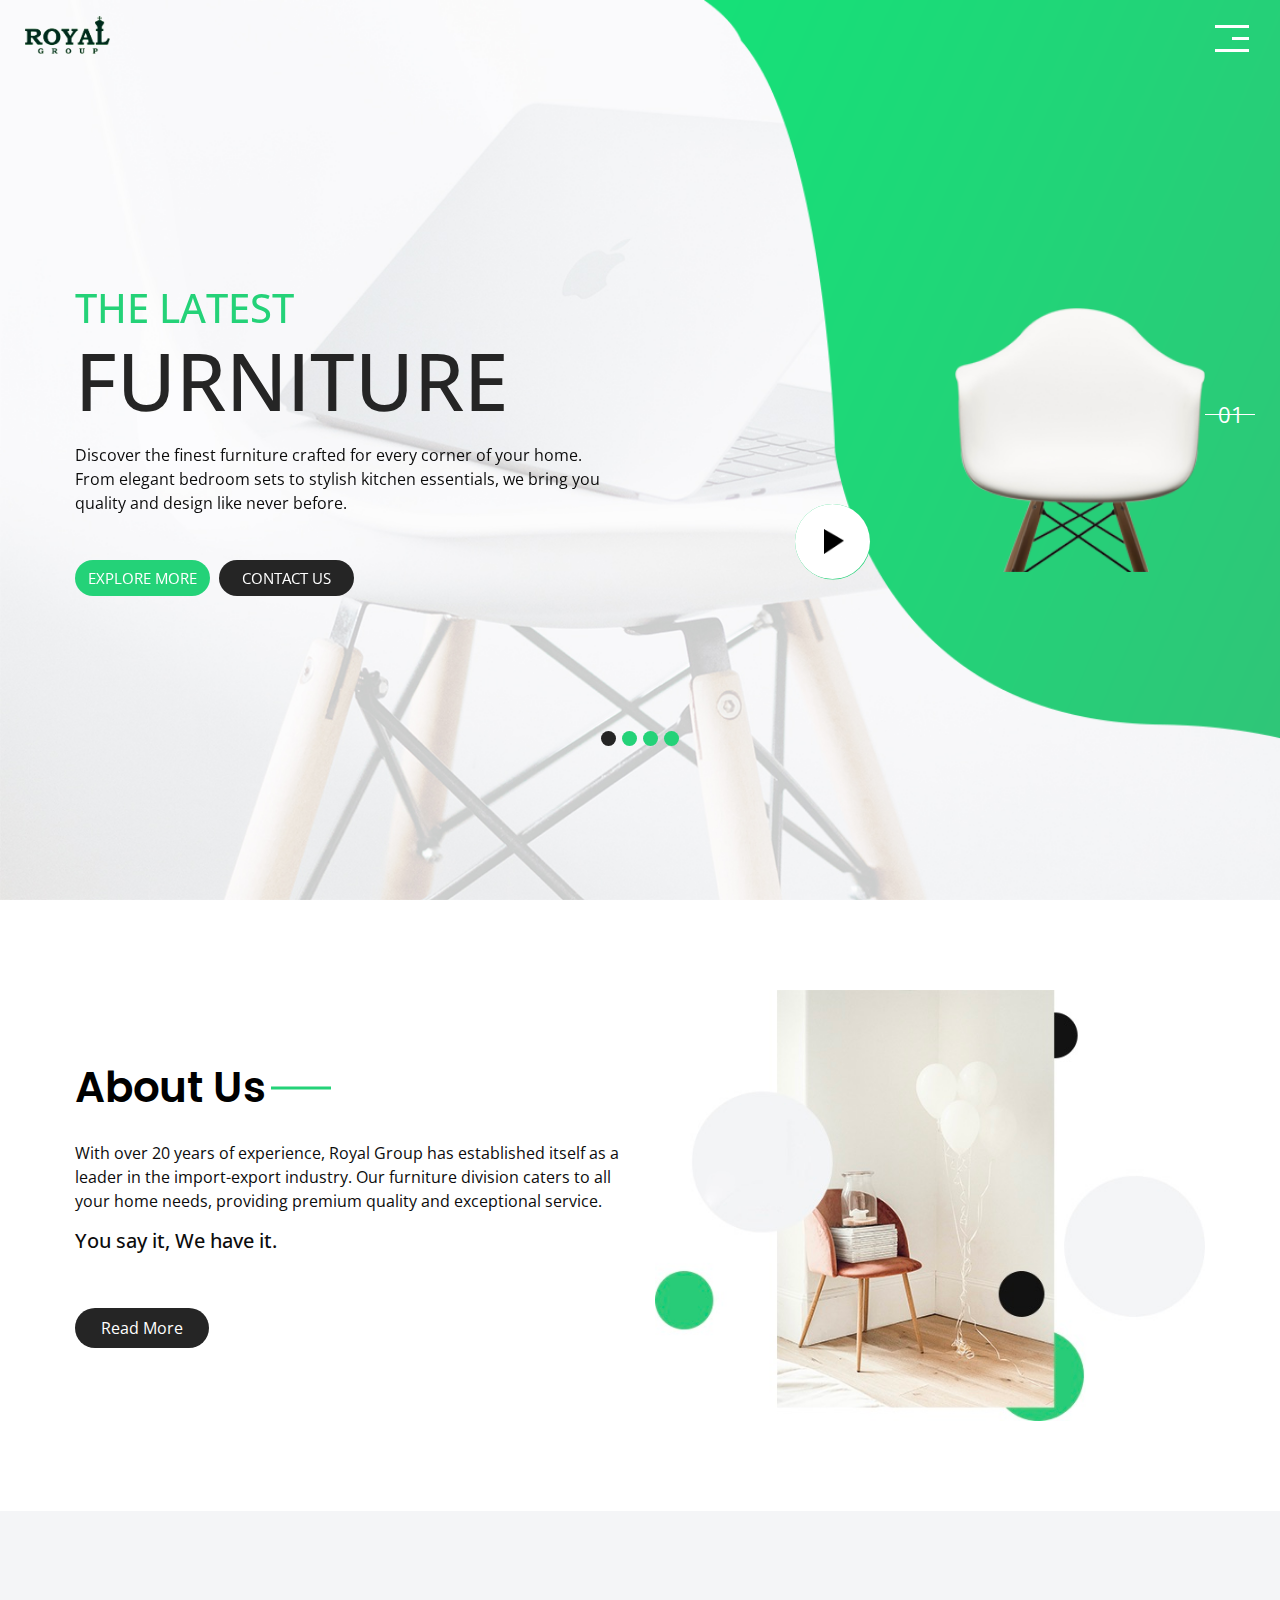
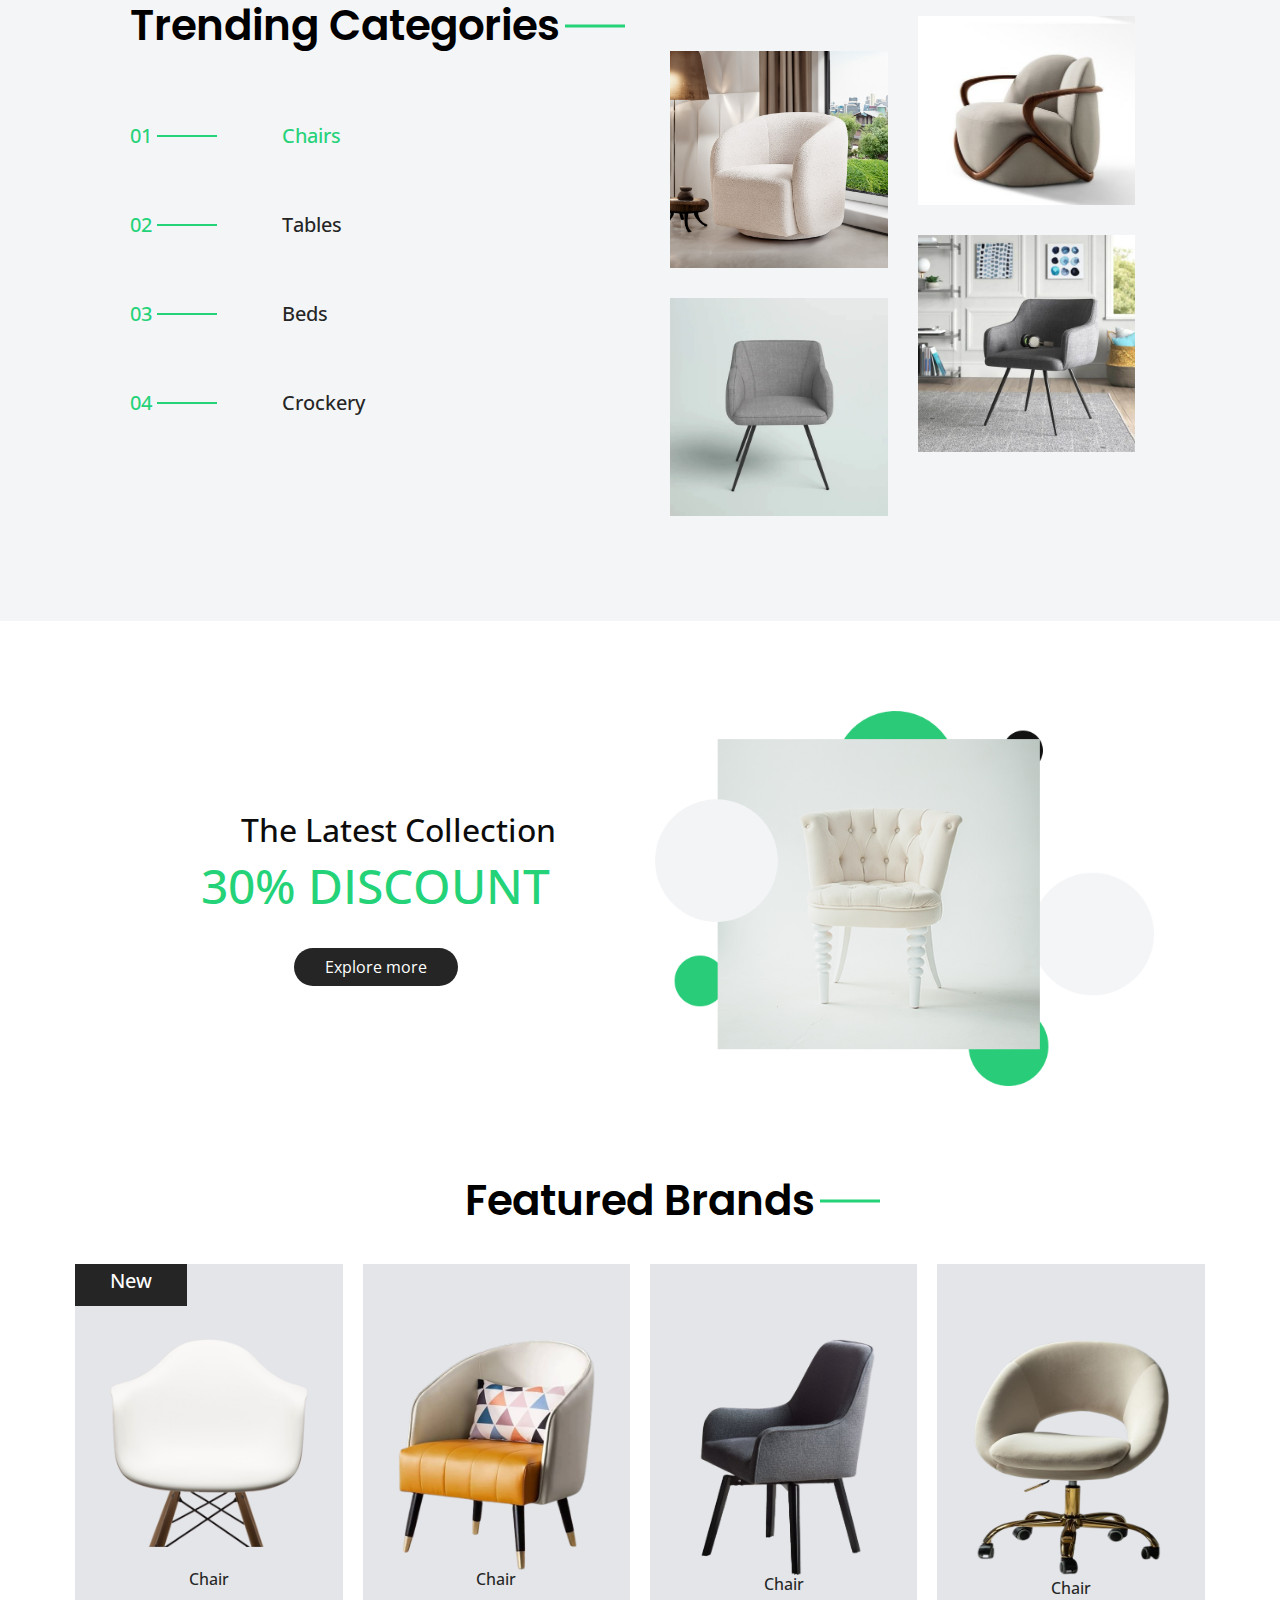
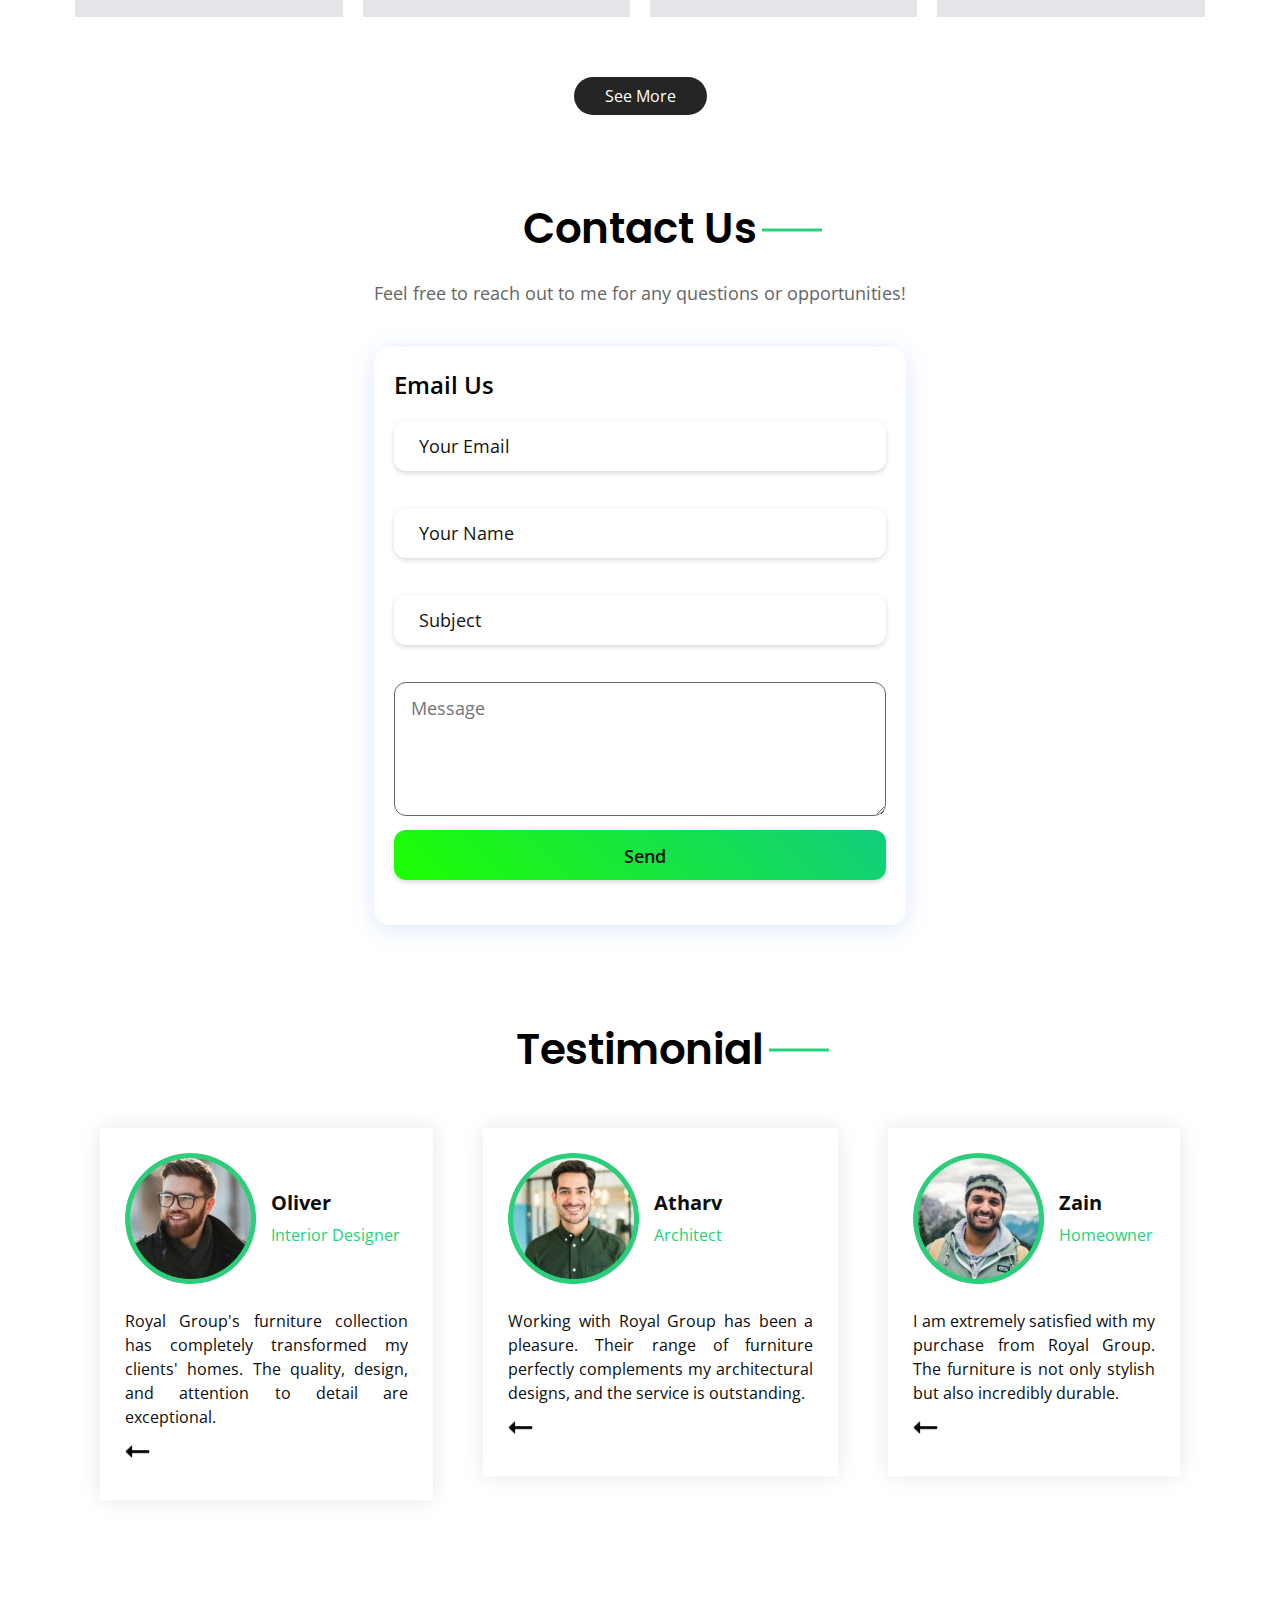
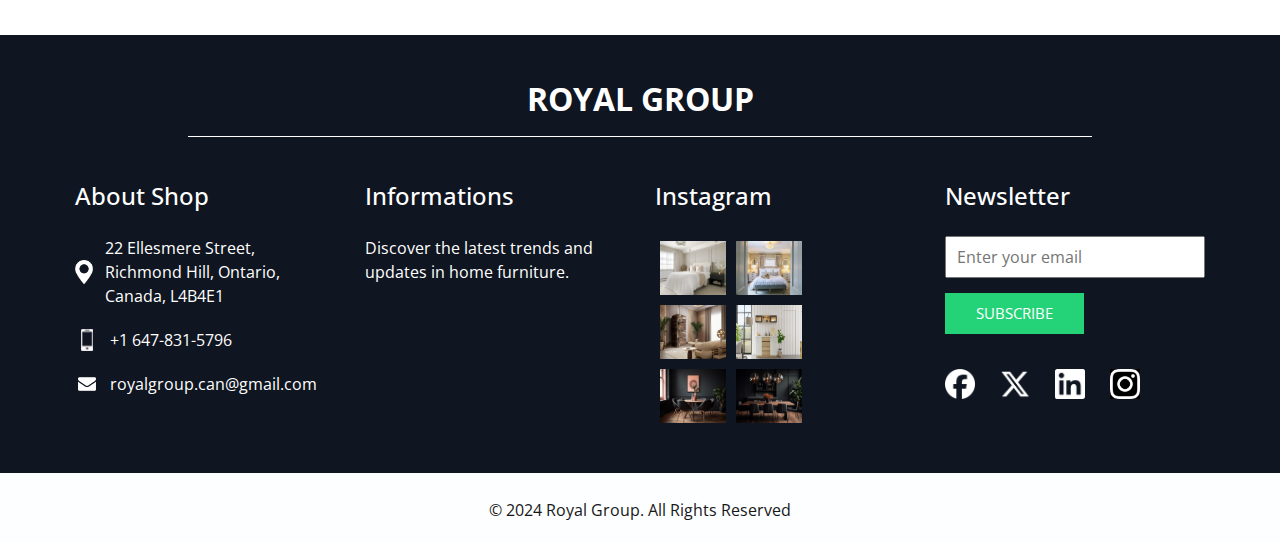
==== index.html @ 01b0cb4f "chair img changes" ====
<!DOCTYPE html>
<html>

<head>
  <!-- Basic -->
  <meta charset="utf-8" />
  <meta http-equiv="X-UA-Compatible" content="IE=edge" />
  <!-- Mobile Metas -->
  <meta name="viewport" content="width=device-width, initial-scale=1, shrink-to-fit=no" />
  <!-- <meta name="viewport" content="width=device-width, initial-scale=1.0"> -->

  <!-- Site Metas -->
  <meta name="keywords" content="" />
  <meta name="description" content="" />
  <meta name="author" content="" />

  <title>Royal Group</title>

  <!-- slider stylesheet -->
  <link rel="stylesheet" type="text/css"
    href="https://cdnjs.cloudflare.com/ajax/libs/OwlCarousel2/2.1.3/assets/owl.carousel.min.css" />

  <!-- bootstrap core css -->
  <link rel="stylesheet" type="text/css" href="css/bootstrap.css" />

  <!-- fonts style -->
  <link href="https://fonts.googleapis.com/css?family=Open+Sans:400,700|Poppins:400,700&display=swap" rel="stylesheet">
  <!-- Custom styles for this template -->
  <link href="css/style.css" rel="stylesheet" />
  <!-- responsive style -->
  <link href="css/responsive.css" rel="stylesheet" />

  <!--  -->
  <!--  -->
  <!--  -->
  <style>
    body, html {
  margin: 0;
  padding: 0;
  width: 100%;
  overflow-x: hidden; /* Prevent horizontal overflow */
}

    .contact_section {
        padding: 20px 0;
    }
    .container {
        display: flex;
        flex-direction: column;
        justify-content: center;
        align-items: center;
        padding: 0 20px;
        box-sizing: border-box;

  flex-wrap: wrap;
    }
    .wrapper {
        display: flex;
        flex-direction: column;
        align-items: center;
        width: 100%;
        max-width: 600px;
        padding-bottom: 80px;
        gap: 12px;
    }
    .heading_container h2 {
        font-size: 42px;
        text-align: center;
        font-weight: 600;
        color: #000;
    }
    .desc {
        font-size: 18px;
        text-align: center;
        max-width: 600px;
        color: #666;
    }
    .contact-form {
        width: 100%;
        display: flex;
        flex-direction: column;
        background-color: #fff;
        padding: 32px;
        border-radius: 16px;
        box-shadow: rgba(23, 92, 230, 0.15) 0px 4px 24px;
        margin-top: 28px;
        gap: 12px;
        box-sizing: border-box;
    }
    .contact-title {
        font-size: 24px;
        margin-bottom: 6px;
        font-weight: 600;
        color: #000;
    }
    .contact-input, .contact-input-message {
        width: 100%;
        background-color: transparent;
        border: 1px solid #666;
        outline: none;
        font-size: 18px;
        color: #000;
        border-radius: 12px;
        padding: 12px 16px;
        box-sizing: border-box;
    }
    .contact-input:focus, .contact-input-message:focus {
        border: 1px solid #175ce6;
    }
    .contact-button {
        width: 100%;
        text-align: center;
        background: linear-gradient(225deg, rgb(17, 205, 126) 0%, rgb(30, 255, 0) 100%);
        padding: 13px 16px;
        margin-top: 2px;
        border-radius: 12px;
        border: none;
        color: #fff;
        font-size: 18px;
        font-weight: 600;
        cursor: pointer;
    }

    /*  */
    /*  */
    /*  */

    .responsive-img {
  width: 100%;
  height: auto;
  max-width: 250px; /* Default width for larger screens */
}

@media only screen and (max-width: 200px) {
  .responsive-img {
    width: 100%;
    height: auto;
    max-width: 200px; /* Adjust width for mobile screens */
  }
}

</style>



  <!--  -->
  <!--  -->
  <!--  -->
  
</head>

<body>
  <div class="hero_area">
    <!-- header section strats -->
    <header class="header_section">
      <div class="container-fluid">
        <nav class="navbar navbar-expand-lg custom_nav-container">
          <a class="navbar-brand" href="index.html">
            <img src="images/logo.png" alt="" />
          </a>
          <button class="navbar-toggler" type="button" data-toggle="collapse" data-target="#navbarSupportedContent"
            aria-controls="navbarSupportedContent" aria-expanded="false" aria-label="Toggle navigation">
            <span class="navbar-toggler-icon"></span>
          </button>

          <div class="collapse navbar-collapse" id="navbarSupportedContent">
            <ul class="navbar-nav  ">
              <li class="nav-item active">
                <a class="nav-link" href="index.html">Home <span class="sr-only">(current)</span></a>
              </li>
              <li class="nav-item">
                <a class="nav-link" href="about.html"> About</a>
              </li>
              <li class="nav-item">
                <a class="nav-link" href="shop.html">Shop </a>
              </li>
              <li class="nav-item">
                <a class="nav-link" href="furniture.html">Furniture</a>
              </li>
              <li class="nav-item">
                <a class="nav-link" href="contact.html">Contact us</a>
              </li>
            </ul>
            <!-- <div class="user_option">
              <a href="">
                <img src="images/user.png" alt="">
                <span>
                  Login
                </span>
              </a>
              <form class="form-inline my-2 my-lg-0 ml-0 ml-lg-4 mb-3 mb-lg-0">
                <button class="btn  my-2 my-sm-0 nav_search-btn" type="submit"></button>
              </form>
            </div> -->
          </div>
          <div>
            <div class="custom_menu-btn ">
              <button>
                <span class=" s-1">

                </span>
                <span class="s-2">

                </span>
                <span class="s-3">

                </span>
              </button>
            </div>
          </div>

        </nav>
      </div>
    </header>
    <!-- end header section -->
    <!-- slider section -->
    <section class="slider_section ">
      <div class="play_btn">
        <a href="">
          <img src="images/play.png" alt="">
        </a>
      </div>
      <div class="number_box">
        <div>
          <ol class="carousel-indicators indicator-2">
            <li data-target="#carouselExampleIndicators" data-slide-to="0" class="active">01</li>
            <li data-target="#carouselExampleIndicators" data-slide-to="1">02</li>
            <li data-target="#carouselExampleIndicators" data-slide-to="2">03</li>
            <li data-target="#carouselExampleIndicators" data-slide-to="3">04</li>
          </ol>
        </div>
      </div>
      <div class="container">
        <div id="carouselExampleIndicators" class="carousel slide" data-ride="carousel">
          <ol class="carousel-indicators">
            <li data-target="#carouselExampleIndicators" data-slide-to="0" class="active"></li>
            <li data-target="#carouselExampleIndicators" data-slide-to="1"></li>
            <li data-target="#carouselExampleIndicators" data-slide-to="2"></li>
            <li data-target="#carouselExampleIndicators" data-slide-to="3"></li>
          </ol>
          <div class="carousel-inner">
            <div class="carousel-item active">
              <div class="row">
                <div class="col-md-6">
                  <div class="detail-box">
                    <h1>
                      The Latest
                      <span>
                        Furniture
                      </span>
                    </h1>
                    <p>
                      Discover the finest furniture crafted for every corner of your home. From elegant bedroom sets to stylish kitchen essentials, we bring you quality and design like never before.
                    </p>
                    <div class="btn-box">
                      <a href="viewMore.html" class="btn-1">
                        Explore More
                      </a>
                      <!-- <a href="#contact" class="btn-2"> -->
                      <a href="contact.html" class="btn-2">
                        Contact us
                      </a>
                    </div>
                  </div>
                </div>
                <div class="col-md-6 img-container">
                  <div class="img-box">
                    <img src="images/slider-img.png" alt="">
                  </div>
                </div>
              </div>
            </div>
            <div class="carousel-item ">
              <div class="row">
                <div class="col-md-6">
                  <div class="detail-box">
                    <h1>
                      The Latest
                      <span>
                        Furniture
                      </span>
                    </h1>
                    <p>
                      Discover the finest furniture crafted for every corner of your home. From elegant bedroom sets to stylish kitchen essentials, we bring you quality and design like never before.
                    </p>
                    <div class="btn-box">
                      <a href="viewMore.html" class="btn-1">
                        Explore More
                      </a>
                      <a href="" class="btn-2">
                        Contact us
                      </a>
                    </div>
                  </div>
                </div>
                <div class="col-md-6 img-container">
                  <div class="img-box">
                    <img style="height: 18rem; width: 15rem;" src="images/product1b.png" alt="">
                  </div>
                </div>
              </div>
            </div>
            <div class="carousel-item ">
              <div class="row">
                <div class="col-md-6">
                  <div class="detail-box">
                    <h1>
                      The Latest
                      <span>
                        Furniture
                      </span>
                    </h1>
                    <p>
                      Discover the finest furniture crafted for every corner of your home. From elegant bedroom sets to stylish kitchen essentials, we bring you quality and design like never before.
                    </p>
                    <div class="btn-box">
                      <a href="viewMore.html" class="btn-1">
                        Explore More
                      </a>
                      <a href="" class="btn-2">
                        Contact us
                      </a>
                    </div>
                  </div>
                </div>
                <div class="col-md-6 img-container">
                  <div class="img-box">
                    <img  src="images/chair0.png" alt="">
                  </div>
                </div>
              </div>
            </div>
            <div class="carousel-item ">
              <div class="row">
                <div class="col-md-6">
                  <div class="detail-box">
                    <h1>
                      The Latest
                      <span>
                        Furniture
                      </span>
                    </h1>
                    <p>
                      Discover the finest furniture crafted for every corner of your home. From elegant bedroom sets to stylish kitchen essentials, we bring you quality and design like never before.
                    </p>
                    <div class="btn-box">
                      <a href="viewMore.html" class="btn-1">
                        Explore More
                      </a>
                      <a href="" class="btn-2">
                        Contact us
                      </a>
                    </div>
                  </div>
                </div>
                <div class="col-md-6 img-container">
                  <div class="img-box">
                    <img style="height: 19rem; width: 15rem;" src="images/product5.png" alt="">
                  </div>
                </div>
              </div>
            </div>
          </div>
        </div>
      </div>
    </section>
    <!-- end slider section -->
  </div>


  <!-- about section -->
  <section class="about_section layout_padding">
    <div class="container">
      <div class="row">
        <div class="col-md-6">
          <div class="detail-box">
            <div class="heading_container">
              <h2>
                About Us
              </h2>

            </div>
            <p>
              With over 20 years of experience, Royal Group has established itself as a leader in the import-export industry. Our furniture division caters to all your home needs, providing premium quality and exceptional service. 
              <h5>You say it, We have it.</h5>
            </p>
            <a href="aboutmore.html">
              Read More
            </a>
          </div>
        </div>
        <div class="col-md-6">
          <div class="img-box">
            <img src="images/about-img.png" alt="">
          </div>
        </div>
      </div>
    </div>
  </section>
  <!-- end about section -->

  <!-- trending section -->
  <section class="trending_section layout_padding">
    <div id="accordion">
      <div class="container">
        <div class="row">
          <div class="col-md-6">
            <div class="detail-box">
              <div class="heading_container">
                <h2>
                  Trending Categories
                </h2>
              </div>
              <div class="tab_container">
                <div class="t-link-box" data-toggle="collapse" data-target="#collapseOne" aria-expanded="true"
                  aria-controls="collapseOne">
                  <div class="number">
                    <h5>
                      01
                    </h5>
                  </div>
                  <hr>
                  <div class="t-name">
                    <h5>
                      Chairs
                    </h5>
                  </div>
                </div>
                <div class="t-link-box collapsed" data-toggle="collapse" data-target="#collapseTwo"
                  aria-expanded="false" aria-controls="collapseTwo">
                  <div class="number">
                    <h5>
                      02
                    </h5>
                  </div>
                  <hr>
                  <div class="t-name">
                    <h5>
                      Tables
                    </h5>
                  </div>
                </div>
                <div class="t-link-box collapsed" data-toggle="collapse" data-target="#collapseThree"
                  aria-expanded="false" aria-controls="collapseThree">
                  <div class="number">
                    <h5>
                      03
                    </h5>
                  </div>
                  <hr>
                  <div class="t-name">
                    <h5>
                      Beds
                    </h5>
                  </div>
                </div>
                <div class="t-link-box collapsed" data-toggle="collapse" data-target="#collapseFour"
                  aria-expanded="false" aria-controls="collapseFour">
                  <div class="number">
                    <h5>
                      04
                    </h5>
                  </div>
                  <hr>
                  <div class="t-name">
                    <h5>
                      Crockery
                    </h5>
                  </div>
                </div>
              </div>
            </div>
          </div>
          <div class="col-md-6">
            <div class="collapse show" id="collapseOne" aria-labelledby="headingOne" data-parent="#accordion">
              <div class="img_container ">
                <div class="box b-1">
                  <div class="img-box">
                    <img class="responsive-img" src="images/c3.jpg" alt="">
                  </div>
                  <div class="img-box">
                    <img class="responsive-img" src="images/c2.jpg" alt="">
                  </div>
                </div>
                <div class="box b-2">
                  <div class="img-box">
                    <img class="responsive-img" src="images/c4.jpg" alt="">
                  </div>
                  <div class="img-box">
                    <img class="responsive-img" src="images/c1.jpg" alt="">
                  </div>
                </div>
              </div>
            </div>
            <div class="collapse" id="collapseTwo" aria-labelledby="headingTwo" data-parent="#accordion">
              <div class="img_container ">
                <div class="box b-1">
                  <div class="img-box">
                    <img class="responsive-img" src="images/table1HD.jpg" alt="">
                  </div>
                  <div class="img-box">
                    <img class="responsive-img" src="images/table4HD.jpg" alt="">
                  </div>
                </div>
                <div class="box b-2">

                  <div class="img-box">
                    <img class="responsive-img" src="images/table2HD.jpg" alt="">
                  </div>
                  <div class="img-box">
                    <img class="responsive-img" src="images/table3HD.jpg" alt="">
                  </div>
                </div>
              </div>
            </div>
            <div class="collapse" id="collapseThree" aria-labelledby="headingThree" data-parent="#accordion">
              <div class="img_container ">
                <div class="box b-1">
                  <div class="img-box">
                    <img class="responsive-img" src="images/bed1HD.jpg" alt="">
                  </div>
                  <div class="img-box">
                    <img class="responsive-img" src="images/bed2HD.jpg" alt="">
                  </div>
                </div>
                <div class="box b-2">
                  <div class="img-box">
                    <img class="responsive-img" src="images/bed3HD.jpg" alt="">
                  </div>
                  <div class="img-box">
                    <img class="responsive-img" src="images/bed4HD.jpg" alt="">
                  </div>
                </div>
              </div>
            </div>
            <div class="collapse" id="collapseFour" aria-labelledby="headingfour" data-parent="#accordion">
              <div class="img_container ">
                <div class="box b-1">
                  <div class="img-box">
                    <img class="responsive-img"  src="images/croc2HD.jpg" alt="">
                  </div>

                  <div class="img-box">
                    <img class="responsive-img"  src="images/croc4HD.jpg" alt="">
                  </div>
                </div>
                <div class="box b-2">
                  <div class="img-box">
                    <img class="responsive-img"  src="images/croc1HD.jpg" alt="">
                  </div>
                  <div class="img-box">
                    <img class="responsive-img" src="images/croc3HD.jpg" alt="">
                  </div>
                </div>
              </div>
            </div>

          </div>
        </div>
      </div>
    </div>

  </section>
  <!-- end trending section -->


  <!-- discount section -->
  <section class="discount_section  layout_padding">
    <div class="container">
      <div class="row">
        <div class="col-md-6">
          <div class="detail-box">
            <h2>
              The Latest Collection
            </h2>
            <h2 class="main_heading">
              30% DISCOUNT
            </h2>

            <div class="">
              <a href="viewMore.html">
                Explore more
              </a>
            </div>
          </div>
        </div>
        <div class="col-md-6">
          <div class="img-box">
            <img src="images/discount-img.png" alt="">
          </div>
        </div>
      </div>
    </div>
  </section>
  <!-- end discount section -->

  <!-- brand section -->
  <section class="brand_section">
    <div class="container">
      <div class="heading_container">
        <h2>
          Featured Brands
        </h2>
      </div>
      <div class="brand_container layout_padding2" style="padding-top: 0px;">
        <div class="box">
          <a href="">
            <div class="new">
              <h5>
                New
              </h5>
            </div>
            <div class="img-box">
              <img style="margin-bottom: 23px;" src="images/slider-img.png" alt="">
            </div>
            <div class="detail-box">
              <!-- <h6 class="price">
                $100
              </h6> -->
              <h6>
                Chair
              </h6>
            </div>
          </a>
        </div>
        <div class="box">
          <a href="">
            <div class="img-box">
              <img src="images/product1.png" alt="">
            </div>
            <div class="detail-box">
              <!-- <h6 class="price">
                $100
              </h6> -->
              <h6>
                Chair
              </h6>
            </div>
          </a>
        </div>
        <div class="box">
          <a href="">
            <div class="img-box">
              <img src="images/chair1.png" alt="">
            </div>
            <div class="detail-box">
              <!-- <h6 class="price">
                $100
              </h6> -->
              <h6>
                Chair
              </h6>
            </div>
          </a>
        </div>
        <div class="box">
          <a href="">
            <div class="img-box">
              <img style="height: 15rem;" src="images/product5.png" alt="">
            </div>
            <div class="detail-box">
              <!-- <h6 class="price">
                $100
              </h6> -->
              <h6>
                Chair
              </h6>
            </div>
          </a>
        </div>
      </div>
      <a href="viewMore.html" class="brand-btn">
        See More
      </a>
    </div>
  </section>
  <!-- end brand section -->
  
  <!-- contact section -->
  <section class="contact_section layout_padding" style="margin-top: 110px;">
    <div class="container" style="height: 35px;" id="contact">
        <div class="heading_container">
            <h2>Contact Us</h2>
        </div>
    </div>
    <div class="container">
        <div class="row">
            <div class="container">
                <div class="wrapper">
                    <div class="desc">Feel free to reach out to me for any questions or opportunities!</div>
                    <form class="contact-form" onsubmit="sendEmail(event)" style="padding: 20px;">
                        <div class="contact-title">Email Us</div>
                        <input class="contact-input" type="email" placeholder="Your Email" name="from_email" required />
                        <input class="contact-input" type="text" placeholder="Your Name" name="from_name" required />
                        <input class="contact-input" type="text" placeholder="Subject" name="subject" required />
                        <textarea class="contact-input-message" placeholder="Message" rows="4" name="message" required></textarea>
                        <input class="contact-button" type="submit" value="Send" />
                    </form>
                </div>
            </div>
        </div>
    </div>
</section>

  <!-- end contact section -->

  <!-- client section -->
<section class="client_section layout_padding-bottom">
    <div class="container">
      <div class="heading_container">
        <h2>
          Testimonial
        </h2>
      </div>
    </div>

    <div class="container">
      <div class="client_container layout_padding2">

        <div class="client_box b-1">
          <div class="client-id">
            <div class="img-box">
              <img src="images/user1.png" alt="" />
            </div>
            <div class="name">
              <h5>
                Oliver
              </h5>
              <p>
                Interior Designer
              </p>
            </div>
          </div>
          <div class="detail">
            <p style="text-align: justify;">
              Royal Group's furniture collection has completely transformed my clients' homes. The quality, design, and attention to detail are exceptional.
            </p>
            <div>
              <div class="arrow_img">
              </div>
            </div>
          </div>
        </div>

        <div class="client_box b-1">
          <div class="client-id">
            <div class="img-box">
              <img src="images/user2.png" alt="" />
            </div>
            <div class="name">
              <h5>
                Atharv
              </h5>
              <p>
                Architect
              </p>
            </div>
          </div>
          <div class="detail">
            <p style="text-align: justify;">
              Working with Royal Group has been a pleasure. Their range of furniture perfectly complements my architectural designs, and the service is outstanding.
            </p>
            <div>
              <div class="arrow_img">
              </div>
            </div>
          </div>
        </div>

        <div class="client_box b-2">
          <div class="client-id">
            <div class="img-box">
              <img src="images/user3.png" alt="" />
            </div>
            <div class="name">
              <h5>
                Zain
              </h5>
              <p>
                Homeowner
              </p>

            </div>
          </div>
          <div class="detail">
            <p style="text-align: justify;">
              I am extremely satisfied with my purchase from Royal Group. The furniture is not only stylish but also incredibly durable.
            </p>
            <div>
              <div class="arrow_img">
              </div>
            </div>
          </div>
        </div>

      </div>
    </div>
  </section>
  <!-- end client section -->

  <!-- info section -->
  <section class="info_section layout_padding2">
    <div class="container">
      <div class="info_logo">
        <h2>
          Royal Group
        </h2>
      </div>
      <div class="row">

        <div class="col-md-3">
          <div class="info_contact">
            <h5>
              About Shop
            </h5>
            <div>
              <div class="img-box">
                <img src="images/location-white.png" width="18px" alt="">
              </div>
              <p>
                <!-- Address -->
                22 Ellesmere Street, Richmond Hill, Ontario, Canada, L4B4E1
              </p>
            </div>
            <div>
              <div class="img-box">
                <img src="images/telephone-white.png" width="12px" alt="">
              </div>
              <p>
                 +1 647-831-5796
              </p>
            </div>
            <div>
              <div class="img-box">
                <img src="images/envelope-white.png" width="18px" alt="">
              </div>
              <p>
                royalgroup.can@gmail.com
              </p>
            </div>
          </div>
        </div>
        <div class="col-md-3">
          <div class="info_info">
            <h5>
              Informations
            </h5>
            <p>
              Discover the latest trends and updates in home furniture.
            </p>
          </div>
        </div>

        <div class="col-md-3">
          <div class="info_insta">
            <h5>
              Instagram
            </h5>
            <div class="insta_container">
              <div>
                <a href="">
                  <div class="insta-box b-1">
                    <img style="width: 66px; height: 54px;" src="images/i1HD.jpg" alt="">
                  </div>
                </a>
                <a href="">
                  <div class="insta-box b-2">
                    <img style="width: 66px; height: 54px;" src="images/i2HD.jpg" alt="">
                  </div>
                </a>
              </div>

              <div>
                <a href="">
                  <div class="insta-box b-3">
                    <img style="width: 66px; height: 54px;" src="images/i3HD.jpg" alt="">
                  </div>
                </a>
                <a href="">
                  <div class="insta-box b-4">
                    <img style="width: 66px; height: 54px;" src="images/i4HD.jpeg" alt="">
                  </div>
                </a>
              </div>
              <div>
                <a href="">
                  <div class="insta-box b-3">
                    <img style="width: 66px; height: 54px;" src="images/i5HD.jpg" alt="">
                  </div>
                </a>
                <a href="">
                  <div class="insta-box b-4">
                    <img style="width: 66px; height: 54px;" src="images/i6HD.jpg" alt="">
                  </div>
                </a>
              </div>
            </div>
          </div>
        </div>
        <div class="col-md-3">
          <div class="info_form ">
            <h5>
              Newsletter
            </h5>
            <form action="">
              <input type="email" placeholder="Enter your email">
              <button>
                Subscribe
              </button>
            </form>
            <div class="social_box">
              <a href="https://www.facebook.com/ROYALGROUPSINCE30">
                <img style="height: 30px; width: 30px;" src="images/facebook.jpg" alt="">
              </a>
              <a href="">
                <img style="height: 30px; width: 30px;" src="images/X.jpg" alt="">
              </a>
              <a href="">
                <img style="height: 30px; width: 30px;" src="images/linkedin.jpg" alt="">
              </a>
              <a href="">
                <img style="height: 30px; width: 30px;" src="images/instagram.jpg" alt="">
              </a>
            </div>
          </div>
        </div>
      </div>
    </div>
  </section>
  <!-- end info_section -->


  <!-- footer section -->
  <section class="container-fluid footer_section ">
    <div class="container">
      <p>
        &copy; 2024 Royal Group. All Rights Reserved
      </p>
    </div>
  </section>
  <!-- end  footer section -->

  <!--  -->
  <!--  -->
  <!--  -->
  <!--  -->
  <script type="text/javascript" src="js/jquery-3.4.1.min.js"></script>
  <script type="text/javascript" src="js/bootstrap.js"></script>
  <script type="text/javascript" src="https://cdnjs.cloudflare.com/ajax/libs/OwlCarousel2/2.2.1/owl.carousel.min.js">
  </script>
  <script type="text/javascript">
    $(".owl-carousel").owlCarousel({
      loop: true,
      margin: 10,
      nav: true,
      navText: [],
      autoplay: true,
      autoplayHoverPause: true,
      responsive: {
        0: {
          items: 1
        },
        420: {
          items: 2
        },
        1000: {
          items: 5
        }
      }

    });
  </script>
  <script>
    var nav = $("#navbarSupportedContent");
    var btn = $(".custom_menu-btn");
    btn.click
    btn.click(function (e) {

      e.preventDefault();
      nav.toggleClass("lg_nav-toggle");
      document.querySelector(".custom_menu-btn").classList.toggle("menu_btn-style")
    });
  </script>
  <script>
    $('.carousel').on('slid.bs.carousel', function () {
      $(".indicator-2 li").removeClass("active");
      indicators = $(".carousel-indicators li.active").data("slide-to");
      a = $(".indicator-2").find("[data-slide-to='" + indicators + "']").addClass("active");
      console.log(indicators);

    })
  </script>
<!--  -->
  <!--  -->
  <!--  -->
<script src="https://cdn.emailjs.com/dist/email.min.js"></script>
<script type="text/javascript">
    (function(){
        emailjs.init("YOUR_USER_ID");
    })();

    function sendEmail(e) {
        e.preventDefault();
        emailjs.sendForm('service_6mkht56', 'template_8bhwtio', e.target, 'MmnsbZLgBlyaBHA0f')
            .then(function() {
                alert('Email sent successfully!');
            }, function(error) {
                console.log('Error sending email:', error);
            });
        e.target.reset();
    }
</script>

</body>
</body>

</html>
---- css/style.css ----
body {
  font-family: 'Open Sans', sans-serif;
  color: #0c0c0c;
  background-color: #ffffff;
}

.layout_padding {
  padding-top: 90px;
  padding-bottom: 90px;
}

.layout_padding2 {
  padding: 45px 0;
}

.layout_padding2-top {
  padding-top: 45px;
  padding-bottom: 45px;
}

.layout_padding2-bottom {
  padding-bottom: 45px;
}

.layout_padding-top {
  padding-top: 90px;
}

.layout_padding-bottom {
  padding-bottom: 90px;
}

.heading_container {
  display: -webkit-box;
  display: -ms-flexbox;
  display: flex;
}

.heading_container h2 {
  color: #252525;
  position: relative;
  font-family: 'Poppins', sans-serif;
}

.heading_container h2::before {
  content: "";
  width: 60px;
  height: 3px;
  position: absolute;
  top: 50%;
  right: -5px;
  background-color: #24d278;
  -webkit-transform: translate(100%, -50%);
          transform: translate(100%, -50%);
}

/*header section*/
.hero_area {
  height: 100vh;
  background-image: url(../images/hero-bg.jpg);
  background-size: cover;
  position: relative;
  background-repeat: no-repeat;
  overflow: hidden;
}

.hero_area::after {
  content: "";
  position: absolute;
  bottom: 0;
  right: 0;
  width: 45%;
  height: 100%;
  background-image: url(../images/hero-side-bg.png);
  background-size: cover;
}

.sub_page .hero_area {
  height: auto;
  background-size: auto;
}

.hero_area.sub_pages {
  height: auto;
}

.header_section {
  overflow-x: hidden;
}

.header_section .container-fluid {
  padding-right: 25px;
  padding-left: 25px;
}

.header_section .nav_container {
  margin: 0 auto;
}

.header_section .user_option {
  display: -webkit-box;
  display: -ms-flexbox;
  display: flex;
  -webkit-box-align: center;
      -ms-flex-align: center;
          align-items: center;
}

.header_section .user_option a {
  display: -webkit-box;
  display: -ms-flexbox;
  display: flex;
  color: #ffffff;
  -webkit-box-align: center;
      -ms-flex-align: center;
          align-items: center;
}

.header_section .user_option a img {
  min-width: 20px;
  height: 20px;
  margin-right: 5px;
}

.custom_nav-container.navbar-expand-lg .navbar-nav .nav-item .nav-link {
  padding: 10px 15px;
  color: #060606;
  text-align: center;
  text-transform: uppercase;
}

.custom_nav-container.navbar-expand-lg .navbar-nav .nav-item.active .nav-link, .custom_nav-container.navbar-expand-lg .navbar-nav .nav-item:hover .nav-link {
  color: #24d278;
}

a,
a:hover,
a:focus {
  text-decoration: none;
}

a:hover,
a:focus {
  color: initial;
}

.btn,
.btn:focus {
  outline: none !important;
  -webkit-box-shadow: none;
          box-shadow: none;
}

.custom_nav-container .nav_search-btn {
  background-image: url(../images/search-icon.png);
  background-size: 17px;
  background-repeat: no-repeat;
  background-position-y: 7px;
  width: 35px;
  height: 35px;
  padding: 0;
  border: none;
}

.custom_nav-container form {
  padding-top: 7px;
}

.navbar-brand {
  margin-right: 5%;
  display: -webkit-box;
  display: -ms-flexbox;
  display: flex;
  -webkit-box-align: center;
      -ms-flex-align: center;
          align-items: center;
}

.navbar-brand img {
  width: 85px;
}

.custom_nav-container {
  z-index: 99999;
  padding: 0;
  height: 70px;
}

.custom_nav-container .navbar-toggler {
  outline: none;
}

.custom_nav-container .navbar-toggler .navbar-toggler-icon {
  background-image: url(../images/menu.png);
  background-size: 50px;
  width: 30px;
  height: 30px;
}

.lg_toggl-btn {
  background-color: transparent;
  border: none;
  outline: none;
  width: 56px;
  height: 40px;
  cursor: pointer;
}

.lg_toggl-btn:focus {
  outline: none;
}

.login_btn-container {
  padding-top: 30px;
}

.login_btn-container a {
  color: #24d278;
  text-transform: uppercase;
}

/*end header section*/
/* slider section */
.slider_section {
  height: calc(90% - 70px);
  display: -webkit-box;
  display: -ms-flexbox;
  display: flex;
  -webkit-box-align: center;
      -ms-flex-align: center;
          align-items: center;
}

.slider_section .container {
  position: relative;
  z-index: 2;
}

.slider_section .number_box {
  width: 50px;
  position: absolute;
  right: 25px;
  top: 46%;
  display: -webkit-box;
  display: -ms-flexbox;
  display: flex;
  -webkit-box-orient: vertical;
  -webkit-box-direction: normal;
      -ms-flex-direction: column;
          flex-direction: column;
  -webkit-box-align: center;
      -ms-flex-align: center;
          align-items: center;
  color: #ffffff;
  -webkit-transform: translateY(-50%);
          transform: translateY(-50%);
  z-index: 2;
  font-size: 22px;
}

.slider_section .number_box::before {
  content: "";
  width: 50px;
  height: 1px;
  background-color: #ffffff;
  position: absolute;
  top: 50%;
  left: 50%;
  -webkit-transform: translate(-50%, -50%);
          transform: translate(-50%, -50%);
}

.slider_section .row {
  -webkit-box-align: center;
      -ms-flex-align: center;
          align-items: center;
}

.slider_section .detail-box h1 {
  color: #24d278;
  text-transform: uppercase;
}

.slider_section .detail-box h1 span {
  font-size: 5rem;
  color: #252525;
}

.slider_section .detail-box p {
  margin-top: 15px;
}

.slider_section .detail-box .btn-box {
  margin-top: 45px;
}

.slider_section .detail-box .btn-box a {
  text-transform: uppercase;
  text-align: center;
  width: 135px;
  font-size: 15px;
}

.slider_section .detail-box .btn-box .btn-1 {
  display: inline-block;
  padding: 6px 0;
  background-color: #24d278;
  color: #ffffff;
  -webkit-transition: all 0.3s;
  transition: all 0.3s;
  border: 1px solid transparent;
  border-radius: 20px;
  margin-right: 5px;
}

.slider_section .detail-box .btn-box .btn-1:hover {
  background-color: transparent;
  border-color: #24d278;
  color: #24d278;
}

.slider_section .detail-box .btn-box .btn-2 {
  display: inline-block;
  padding: 6px 0;
  background-color: #252525;
  color: #ffffff;
  -webkit-transition: all 0.3s;
  transition: all 0.3s;
  border: 1px solid transparent;
  border-radius: 20px;
}

.slider_section .detail-box .btn-box .btn-2:hover {
  background-color: transparent;
  border-color: #252525;
  color: #252525;
}

.slider_section .img-container {
  position: relative;
  display: -webkit-box;
  display: -ms-flexbox;
  display: flex;
  -webkit-box-pack: end;
      -ms-flex-pack: end;
          justify-content: flex-end;
}

.slider_section .img-container .img-box {
  width: 250px;
}

.slider_section .img-container .img-box img {
  width: 100%;
}

.slider_section .play_btn {
  background-color: #24d278;
  display: -webkit-box;
  display: -ms-flexbox;
  display: flex;
  -webkit-box-align: center;
      -ms-flex-align: center;
          align-items: center;
  -webkit-box-pack: center;
      -ms-flex-pack: center;
          justify-content: center;
  border-radius: 100%;
  width: 75px;
  height: 75px;
  position: absolute;
  z-index: 3;
  top: 56%;
  right: 32%;
}

.slider_section .play_btn a {
  background-color: #ffffff;
  display: -webkit-box;
  display: -ms-flexbox;
  display: flex;
  -webkit-box-align: center;
      -ms-flex-align: center;
          align-items: center;
  -webkit-box-pack: center;
      -ms-flex-pack: center;
          justify-content: center;
  border-radius: 100%;
  width: 75px;
  height: 75px;
  position: relative;
  z-index: 5;
}

.slider_section .play_btn img {
  width: 20px;
  margin-left: 3px;
}

.slider_section .play_btn::before {
  content: "";
  width: 100%;
  height: 100%;
  position: absolute;
  top: 50%;
  left: 50%;
  background-color: #24d278;
  opacity: 1;
  border-radius: 100%;
  -webkit-transform: translate(-50%, -50%);
          transform: translate(-50%, -50%);
}

.slider_section .play_btn::before {
  z-index: 2;
  -webkit-animation: before-animation 1500ms infinite;
          animation: before-animation 1500ms infinite;
}

@-webkit-keyframes before-animation {
  0% {
    -webkit-transform: translateX(-50%) translateY(-50%) translateZ(0) scale(1);
            transform: translateX(-50%) translateY(-50%) translateZ(0) scale(1);
    opacity: 1;
  }
  100% {
    -webkit-transform: translateX(-50%) translateY(-50%) translateZ(0) scale(1.5);
            transform: translateX(-50%) translateY(-50%) translateZ(0) scale(1.5);
    opacity: 1;
  }
}

@keyframes before-animation {
  0% {
    -webkit-transform: translateX(-50%) translateY(-50%) translateZ(0) scale(1);
            transform: translateX(-50%) translateY(-50%) translateZ(0) scale(1);
    opacity: 1;
  }
  100% {
    -webkit-transform: translateX(-50%) translateY(-50%) translateZ(0) scale(1.5);
            transform: translateX(-50%) translateY(-50%) translateZ(0) scale(1.5);
    opacity: 1;
  }
}

.slider_section .carousel-indicators {
  margin: 0;
  -webkit-box-align: center;
      -ms-flex-align: center;
          align-items: center;
  -webkit-box-pack: center;
      -ms-flex-pack: center;
          justify-content: center;
  bottom: -150px;
}

.slider_section .carousel-indicators li {
  width: 15px;
  height: 15px;
  border-radius: 100%;
  background-color: #24d278;
  opacity: 1;
  border: none;
  background-clip: unset;
}

.slider_section .carousel-indicators li.active {
  background-color: #252525;
}

.slider_section ol.carousel-indicators.indicator-2 {
  position: unset;
}

.slider_section ol.carousel-indicators.indicator-2 li {
  width: 25px;
  height: 25px;
  text-indent: 0px;
  text-align: center;
  line-height: 25px;
  color: #ffffff;
  margin: 0;
  background-color: transparent;
  opacity: 1;
  border: none;
  display: none;
}

.slider_section ol.carousel-indicators.indicator-2 li.active {
  display: block;
}

.about_section .row {
  -webkit-box-align: center;
      -ms-flex-align: center;
          align-items: center;
}

.about_section .detail-box p {
  margin-top: 20px;
}

.about_section .detail-box a {
  display: inline-block;
  padding: 7px 25px;
  background-color: #252525;
  color: #ffffff;
  -webkit-transition: all 0.3s;
  transition: all 0.3s;
  border: 1px solid transparent;
  border-radius: 20px;
  margin-top: 35px;
}

.about_section .detail-box a:hover {
  background-color: transparent;
  border-color: #252525;
  color: #252525;
}

.about_section .img-box img {
  width: 100%;
}

.trending_section {
  background-color: #f4f5f7;
}

.trending_section .tab_container .t-link-box {
  margin: 65px 0;
  color: #24d278;
  display: -webkit-box;
  display: -ms-flexbox;
  display: flex;
  -webkit-box-align: center;
      -ms-flex-align: center;
          align-items: center;
  -webkit-box-pack: start;
      -ms-flex-pack: start;
          justify-content: flex-start;
}

.trending_section .tab_container .t-link-box h5 {
  margin: 0;
}

.trending_section .tab_container .t-link-box hr {
  background-color: #24d278;
  width: 60px;
  height: 1.5px;
  border: none;
  margin: 0 65px 0 5px;
}

.trending_section .tab_container .t-link-box .t-name {
  color: #252525;
}

.trending_section .tab_container .t-link-box:hover {
  cursor: pointer;
}

.trending_section .tab_container .t-link-box[aria-expanded="true"] .t-name {
  color: #24d278;
}

.trending_section .img_container {
  display: -webkit-box;
  display: -ms-flexbox;
  display: flex;
}

.trending_section .img_container .box {
  display: -webkit-box;
  display: -ms-flexbox;
  display: flex;
  -webkit-box-orient: vertical;
  -webkit-box-direction: normal;
      -ms-flex-direction: column;
          flex-direction: column;
}

.trending_section .img_container .box .img-box {
  margin: 15px;
}

.trending_section .img_container .box .img-box img {
  width: 100%;
}

.trending_section .img_container .box.b-1 {
  padding-top: 35px;
}

.discount_section .row {
  -webkit-box-align: center;
      -ms-flex-align: center;
          align-items: center;
}

.discount_section .detail-box {
  display: -webkit-box;
  display: -ms-flexbox;
  display: flex;
  -webkit-box-orient: vertical;
  -webkit-box-direction: normal;
      -ms-flex-direction: column;
          flex-direction: column;
  -webkit-box-align: center;
      -ms-flex-align: center;
          align-items: center;
}

.discount_section .detail-box h2 {
  padding-left: 45px;
}

.discount_section .detail-box h2.main_heading {
  font-size: 3rem;
  padding: 0;
  color: #24d278;
  text-transform: uppercase;
}

.discount_section .detail-box a {
  display: inline-block;
  padding: 6px 30px;
  background-color: #252525;
  color: #ffffff;
  -webkit-transition: all 0.3s;
  transition: all 0.3s;
  border: 1px solid transparent;
  border-radius: 20px;
  margin-top: 25px;
}

.discount_section .detail-box a:hover {
  background-color: transparent;
  border-color: #252525;
  color: #252525;
}

.discount_section .img-box img {
  width: 100%;
}

.brand_section .brand_container {
  display: -webkit-box;
  display: -ms-flexbox;
  display: flex;
  -webkit-box-pack: center;
      -ms-flex-pack: center;
          justify-content: center;
  -ms-flex-wrap: wrap;
      flex-wrap: wrap;
  margin: 0 -10px;
}

.brand_section .brand_container .box {
  position: relative;
  text-align: center;
  background-color: #e4e5e9;
  padding: 75px 35px 10px 35px;
  margin: 30px 10px 0 10px;
  min-width: 225px;
  -webkit-box-flex: 0;
      -ms-flex: 0 0 23.24670%;
          flex: 0 0 23.24670%;
}

.brand_section .brand_container .box h6 {
  color: #252525;
}

.brand_section .brand_container .box h6.price {
  color: #24d278;
}

.brand_section .brand_container .box .new {
  position: absolute;
  top: 0;
  left: 0;
  padding: 5px 35px;
  background-color: #252525;
  color: #ffffff;
}

.brand_section .brand_container .box .new h6 {
  margin: 0;
}

.brand_section .brand_container .box .img-box img {
  width: 100%;
}

.brand_section .brand_container .box:hover {
  background-color: #24d278;
}

.brand_section .brand_container .box:hover h6.price {
  color: #252525;
}

.brand_section .brand-btn {
  display: inline-block;
  padding: 6px 30px;
  background-color: #252525;
  color: #ffffff;
  -webkit-transition: all 0.3s;
  transition: all 0.3s;
  border: 1px solid transparent;
  border-radius: 20px;
  margin-top: 15px;
}

.brand_section .brand-btn:hover {
  background-color: transparent;
  border-color: #252525;
  color: #252525;
}

.contact_section {
  position: relative;
}

.contact_section .design-box {
  position: absolute;
  bottom: 50%;
  -webkit-transform: translateY(50%);
          transform: translateY(50%);
  right: 0;
  width: 75px;
}

.contact_section .design-box img {
  width: 100%;
}

.contact_section h2 {
  margin-bottom: 65px;
}

.contact_section form {
  padding-right: 35px;
}

.contact_section input {
  width: 100%;
  border: none;
  height: 50px;
  margin-bottom: 25px;
  padding-left: 25px;
  background-color: transparent;
  outline: none;
  color: #101010;
  -webkit-box-shadow: 0px 2px 5px 0px rgba(0, 0, 0, 0.16);
  box-shadow: 0px 2px 5px 0px rgba(0, 0, 0, 0.16);
}

.contact_section input::-webkit-input-placeholder {
  color: #131313;
}

.contact_section input:-ms-input-placeholder {
  color: #131313;
}

.contact_section input::-ms-input-placeholder {
  color: #131313;
}

.contact_section input::placeholder {
  color: #131313;
}

.contact_section input.message-box {
  height: 120px;
}

.contact_section button {
  display: inline-block;
  padding: 12px 45px;
  background-color: #24d278;
  color: #ffffff;
  -webkit-transition: all 0.3s;
  transition: all 0.3s;
  border: 1px solid transparent;
  border-radius: 30px;
  border-radius: 30px;
  color: #fff;
  margin-top: 35px;
}

.contact_section button:hover {
  background-color: transparent;
  border-color: #24d278;
  color: #24d278;
}

.contact_section .map_container {
  height: 100%;
  padding-bottom: 110px;
}

.contact_section .map_container .map-responsive {
  height: 100%;
}

.client_section .custom_heading-container {
  -webkit-box-pack: center;
      -ms-flex-pack: center;
          justify-content: center;
}

.client_section .client_container {
  display: -webkit-box;
  display: -ms-flexbox;
  display: flex;
  -webkit-box-align: start;
      -ms-flex-align: start;
          align-items: flex-start;
}

.client_section .client_box {
  margin-left: 25px;
  margin-right: 25px;
  padding: 25px;
  -webkit-box-shadow: 0px 0px 20px 0 rgba(0, 0, 0, 0.1);
          box-shadow: 0px 0px 20px 0 rgba(0, 0, 0, 0.1);
}

.client_section .client_box .client-id {
  display: -webkit-box;
  display: -ms-flexbox;
  display: flex;
  -webkit-box-align: center;
      -ms-flex-align: center;
          align-items: center;
}

.client_section .client_box .client-id .img-box img {
  width: 100%;
}

.client_section .client_box .client-id .name {
  margin-left: 15px;
}

.client_section .client_box .client-id .name h5 {
  font-weight: bold;
}

.client_section .client_box .client-id .name p {
  color: #24d278;
  margin: 0;
}

.client_section .client_box .detail {
  margin-top: 25px;
}

.client_section .client_box:hover {
  background-color: #f3f3f3;
  -webkit-box-shadow: none;
          box-shadow: none;
}

.client_section .client_box:hover .arrow_img {
  background-image: url(../images/arrow-green.png);
}

.client_section .client_box .arrow_img {
  width: 50px;
  height: 30px;
  background-image: url(../images/arrow.png);
  background-size: 25px;
  background-repeat: no-repeat;
}

.info_section {
  background-color: #0f1521;
  color: #ffffff;
}

.info_section .info_logo {
  width: 80%;
  margin: 0 auto 45px auto;
  padding-bottom: 10px;
  text-align: center;
  border-bottom: 1px solid #ffffff;
}

.info_section .info_logo h2 {
  text-transform: uppercase;
  font-weight: bold;
}

.info_section h5 {
  margin-bottom: 25px;
  font-size: 24px;
}

.info_section .info_insta .insta_container > div {
  display: -webkit-box;
  display: -ms-flexbox;
  display: flex;
}

.info_section .info_insta .insta_container img {
  width: 100%;
}

.info_section .info_insta .insta_container .insta-box {
  margin: 5px;
  display: -webkit-box;
  display: -ms-flexbox;
  display: flex;
  -webkit-box-align: stretch;
      -ms-flex-align: stretch;
          align-items: stretch;
}

.info_section .info_contact .img-box {
  width: 35px;
  display: -webkit-box;
  display: -ms-flexbox;
  display: flex;
  -webkit-box-pack: center;
      -ms-flex-pack: center;
          justify-content: center;
}

.info_section .info_contact p {
  margin: 0;
}

.info_section .info_contact > div {
  display: -webkit-box;
  display: -ms-flexbox;
  display: flex;
  -webkit-box-align: center;
      -ms-flex-align: center;
          align-items: center;
  margin: 20px 0;
}

.info_section .info_contact > div img {
  height: auto;
  margin-right: 12px;
}

.info_section .info_form form input {
  outline: none;
  width: 100%;
  padding: 7px 10px;
}

.info_section .info_form form button {
  display: inline-block;
  padding: 8px 30px;
  background-color: #24d278;
  color: #ffffff;
  -webkit-transition: all 0.3s;
  transition: all 0.3s;
  border: 1px solid transparent;
  border-radius: 0;
  margin-top: 15px;
  text-transform: uppercase;
  font-size: 15px;
}

.info_section .info_form form button:hover {
  background-color: transparent;
  border-color: #24d278;
  color: #24d278;
}

.info_section .info_form .social_box {
  margin-top: 35px;
  width: 100%;
  display: -webkit-box;
  display: -ms-flexbox;
  display: flex;
}

.info_section .info_form .social_box a {
  margin-right: 25px;
}

/* footer section*/
.footer_section {
  display: -webkit-box;
  display: -ms-flexbox;
  display: flex;
  -webkit-box-orient: vertical;
  -webkit-box-direction: normal;
      -ms-flex-direction: column;
          flex-direction: column;
  -webkit-box-pack: center;
      -ms-flex-pack: center;
          justify-content: center;
  background-color: #fdfeff;
}

.footer_section p {
  color: #171717;
  margin: 0;
  padding: 25px 0 20px 0;
  margin: 0 auto;
  text-align: center;
}

.footer_section a {
  color: #171717;
}

/* end footer section*/
#navbarSupportedContent {
  -webkit-transform: translateX(100vw);
          transform: translateX(100vw);
  opacity: 0;
  -webkit-transition: all 0.3s ease-in;
  transition: all 0.3s ease-in;
  -webkit-box-pack: justify;
      -ms-flex-pack: justify;
          justify-content: space-between;
  -webkit-box-align: center;
      -ms-flex-align: center;
          align-items: center;
}

#navbarSupportedContent.lg_nav-toggle {
  -webkit-transform: translateX(0);
          transform: translateX(0);
  opacity: 1;
}

.custom_menu-btn button {
  margin-top: 12px;
  outline: none;
  border: none;
  background-color: transparent;
}

.custom_menu-btn button span {
  display: block;
  width: 34px;
  height: 3.5px;
  background-color: #fff;
  margin: 8.5px 0;
  -webkit-transition: all 0.3s;
  transition: all 0.3s;
}

.custom_menu-btn .s-2 {
  -webkit-transition: all 0.1s;
  transition: all 0.1s;
  width: 17px;
  margin-left: auto;
}

.menu_btn-style button .s-1 {
  -webkit-transform: rotate(45deg) translate(7px, 10px);
          transform: rotate(45deg) translate(7px, 10px);
}

.menu_btn-style button .s-2 {
  -webkit-transform: translateX(100px);
          transform: translateX(100px);
}

.menu_btn-style button .s-3 {
  -webkit-transform: rotate(-45deg) translate(7px, -10px);
          transform: rotate(-45deg) translate(7px, -10px);
}
/*# sourceMappingURL=style.css.map */
---- css/responsive.css ----
@media (max-width: 1120px) {
  .slider_section .detail-box .btn-box a {
    margin-bottom: 10px;
  }

  .slider_section .play_btn {
    right: 25%;
  }
}

@media (max-width: 992px) {
  #navbarSupportedContent {
    opacity: 1;
    transform: none;
  }

  .sub_page .hero_area::after {
    display: none;
  }

  .navbar-toggler {
    padding: 0.25rem 0;
  }

  .slider_section .play_btn {
    top: 20%;
    right: 30%;
  }

  .header_section .user_option {
    display: none;
  }

  .custom_menu-btn {
    display: none;
  }

  .navbar-nav {
    align-items: center;
  }

  .custom_nav-container .navbar-toggler {
    margin-left: auto;
  }

  .custom_nav-container {
    padding: 15px 0;
    height: auto;
  }

  .brand_section {
    text-align: center;
  }
}

@media (max-width: 768px) {
  .hero_area {
    height: auto;
  }

  .hero_area::after {
    background-image: none;
    background-color: #1fd778;
    width: 100%;
    height: 450px;
  }

  .slider_section {
    text-align: center;
  }

  .slider_section .detail-box {
    margin-bottom: 45px;
  }

  .slider_section .img-container {
    justify-content: center;
  }

  .slider_section .play_btn {
    top: initial;
    bottom: 450px;
    right: 50%;
    transform: translate(50%, 50%);
  }

  .hero_area {
    background: none;
  }

  .slider_section {
    padding-top: 35px;
  }

  .slider_section .detail-box h1 span {
    font-size: 4rem;
  }

  .slider_section .img-box {
    margin: 40px 0;
  }

  .slider_section .img-box {
    margin-top: 125px;
    margin-bottom: 90px;
  }

  .slider_section .carousel-indicators {
    bottom: 25px;
  }

  .slider_section .carousel-indicators li {
    background-color: #fefefe;
  }

  .slider_section .number_box {
    display: none;
  }

  .about_section .detail-box {
    margin-bottom: 45px;
  }

  .discount_section .detail-box {
    margin-bottom: 45px;
  }

  .discount_section .detail-box {
    text-align: center;
  }



  .discount_section .detail-box h2 {
    padding: 0;
  }

  .client_section .client_container {
    flex-direction: column;
  }

  .client_section .client_box.b-1 {
    margin-bottom: 45px;
  }

  .info_section .col-md-3 {
    display: flex;
    flex-direction: column;
    align-items: center;
    text-align: center;
    margin: 15px 0;
  }

  .info_section .box {
    justify-content: center;
  }

  .info_section .box {

    justify-content: center;
    display: flex;
    flex-direction: column;
    align-items: center;
  }

  .contact_section form {
    padding: 0;
    margin-bottom: 45px;
  }

  .info_section .info_form .social_box {
    justify-content: center;
  }

  .info_section .info_form .social_box a {
    margin: 0 10px;
  }

  .contact_section .map_container {
    padding: 0;
  }

  /*  */
  /*  */
  /*  */
  
}

@media (max-width: 576px) {
  .slider_section .detail-box h1 {
    font-size: 2.5rem;
  }

  .slider_section .detail-box h1 span {
    font-size: 3.5rem;
  }

  .slider_section .play_btn,
  .slider_section .play_btn a {
    width: 55px;
    height: 55px;
  }



  .slider_section .play_btn img {
    width: 15px;
  }
}

@media (max-width: 480px) {}

@media (max-width: 420px) {
  .slider_section .detail-box h1 {
    font-size: 2rem;
  }

  .slider_section .detail-box h1 span {
    font-size: 3rem;
  }
}

@media (max-width: 360px) {}

@media (min-width: 1200px) {
  .container {
    max-width: 1170px;
  }
}
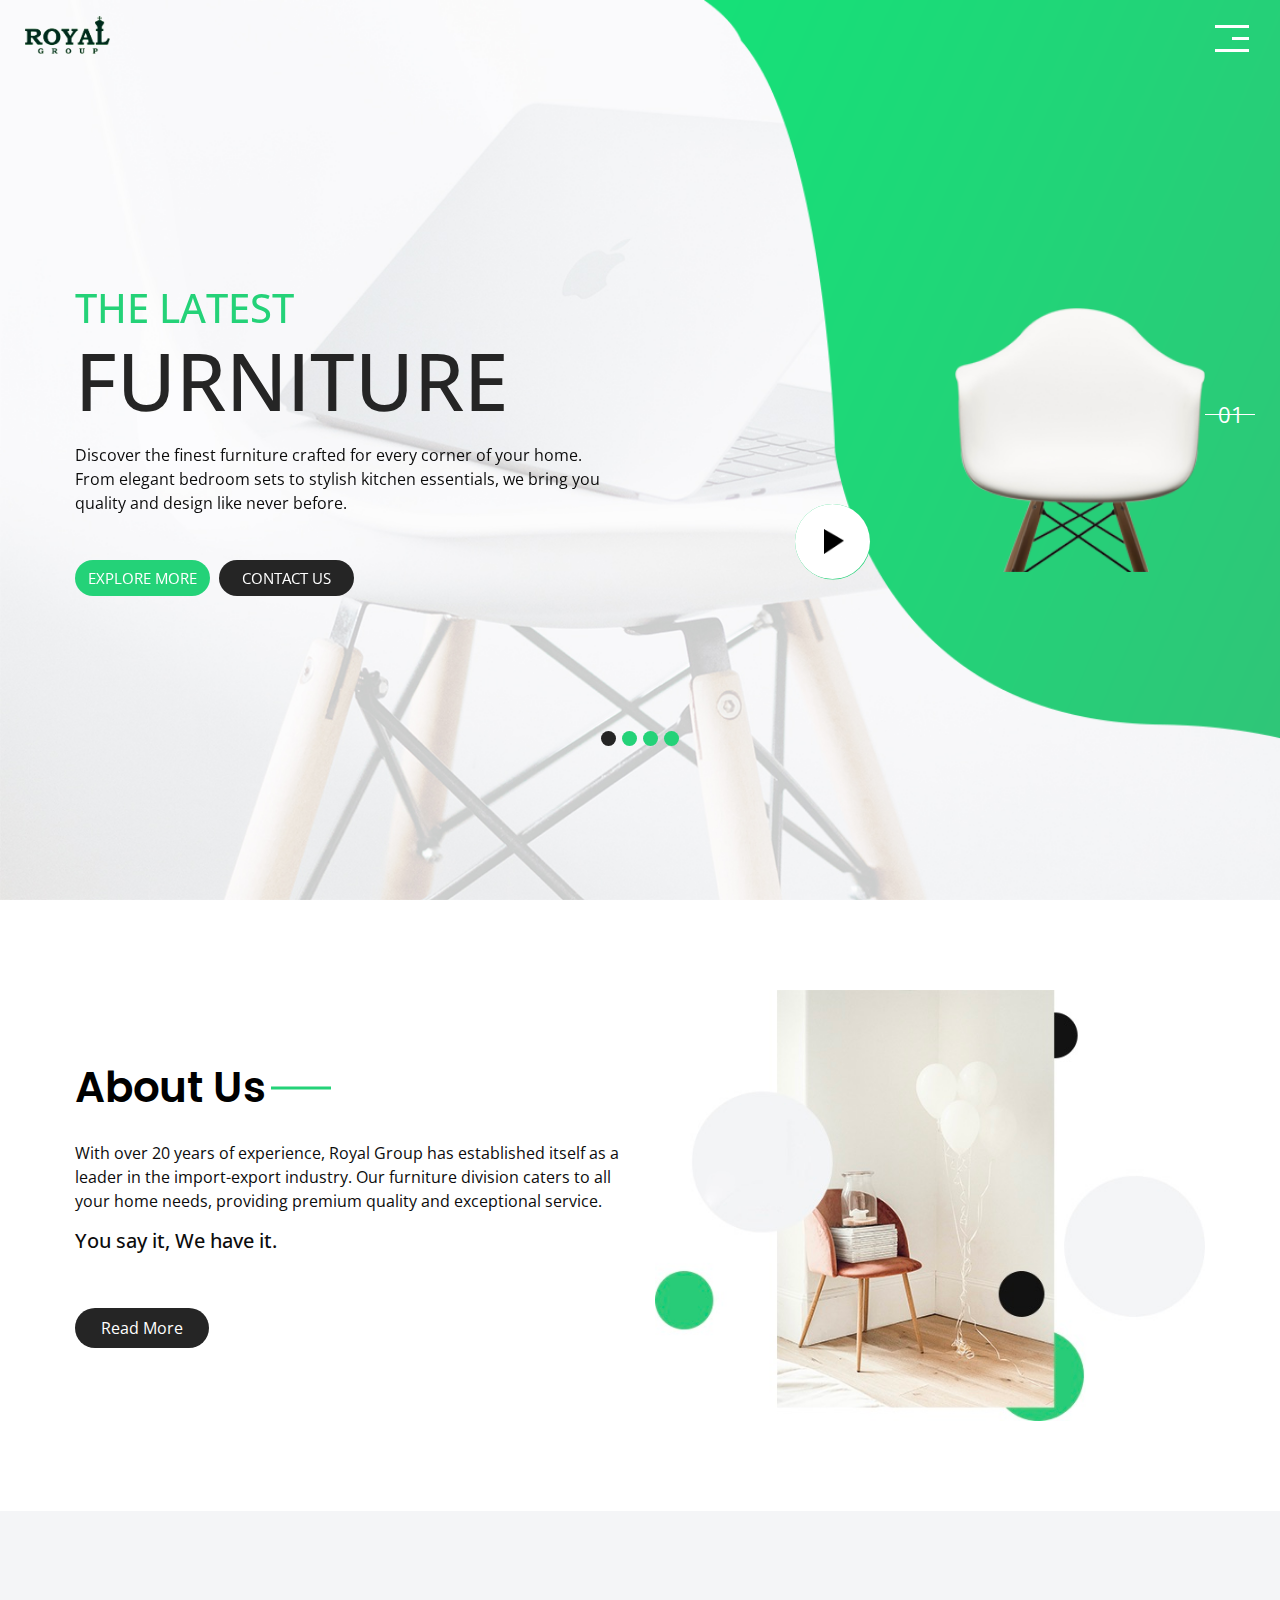
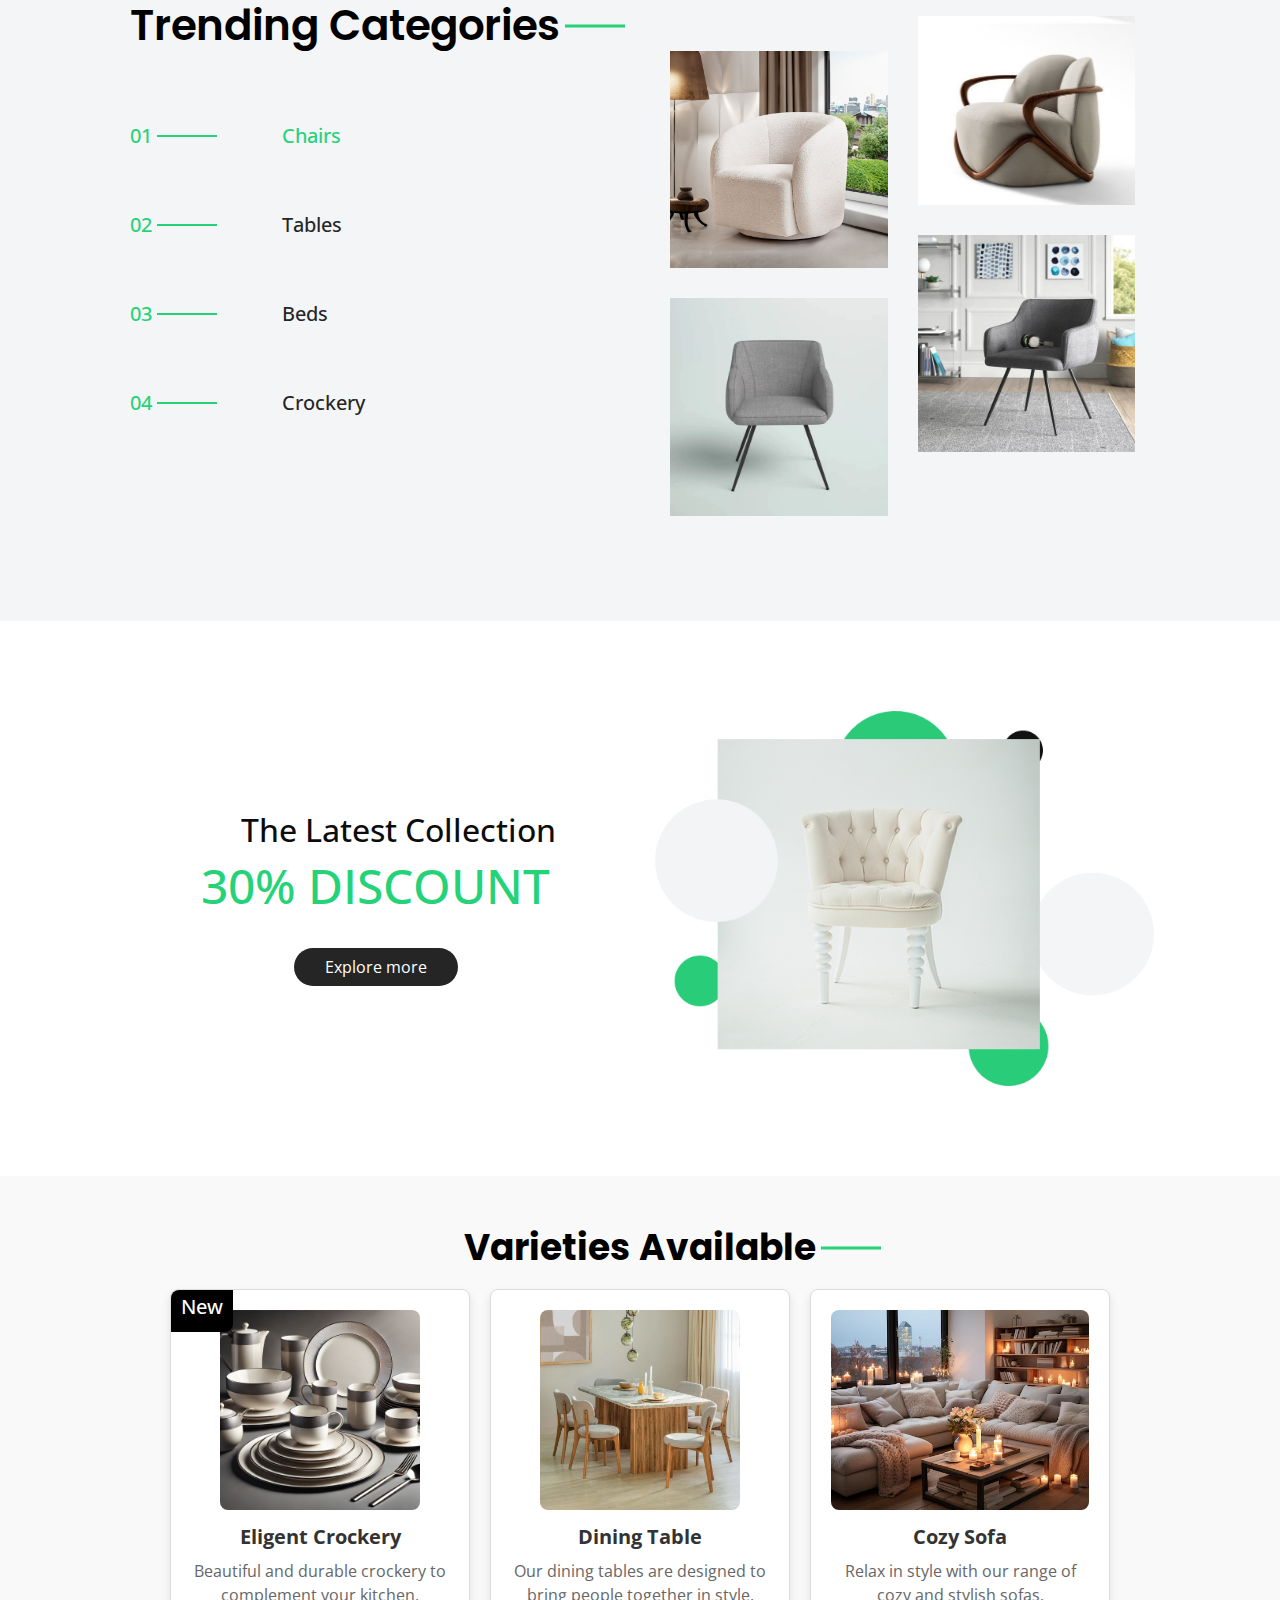
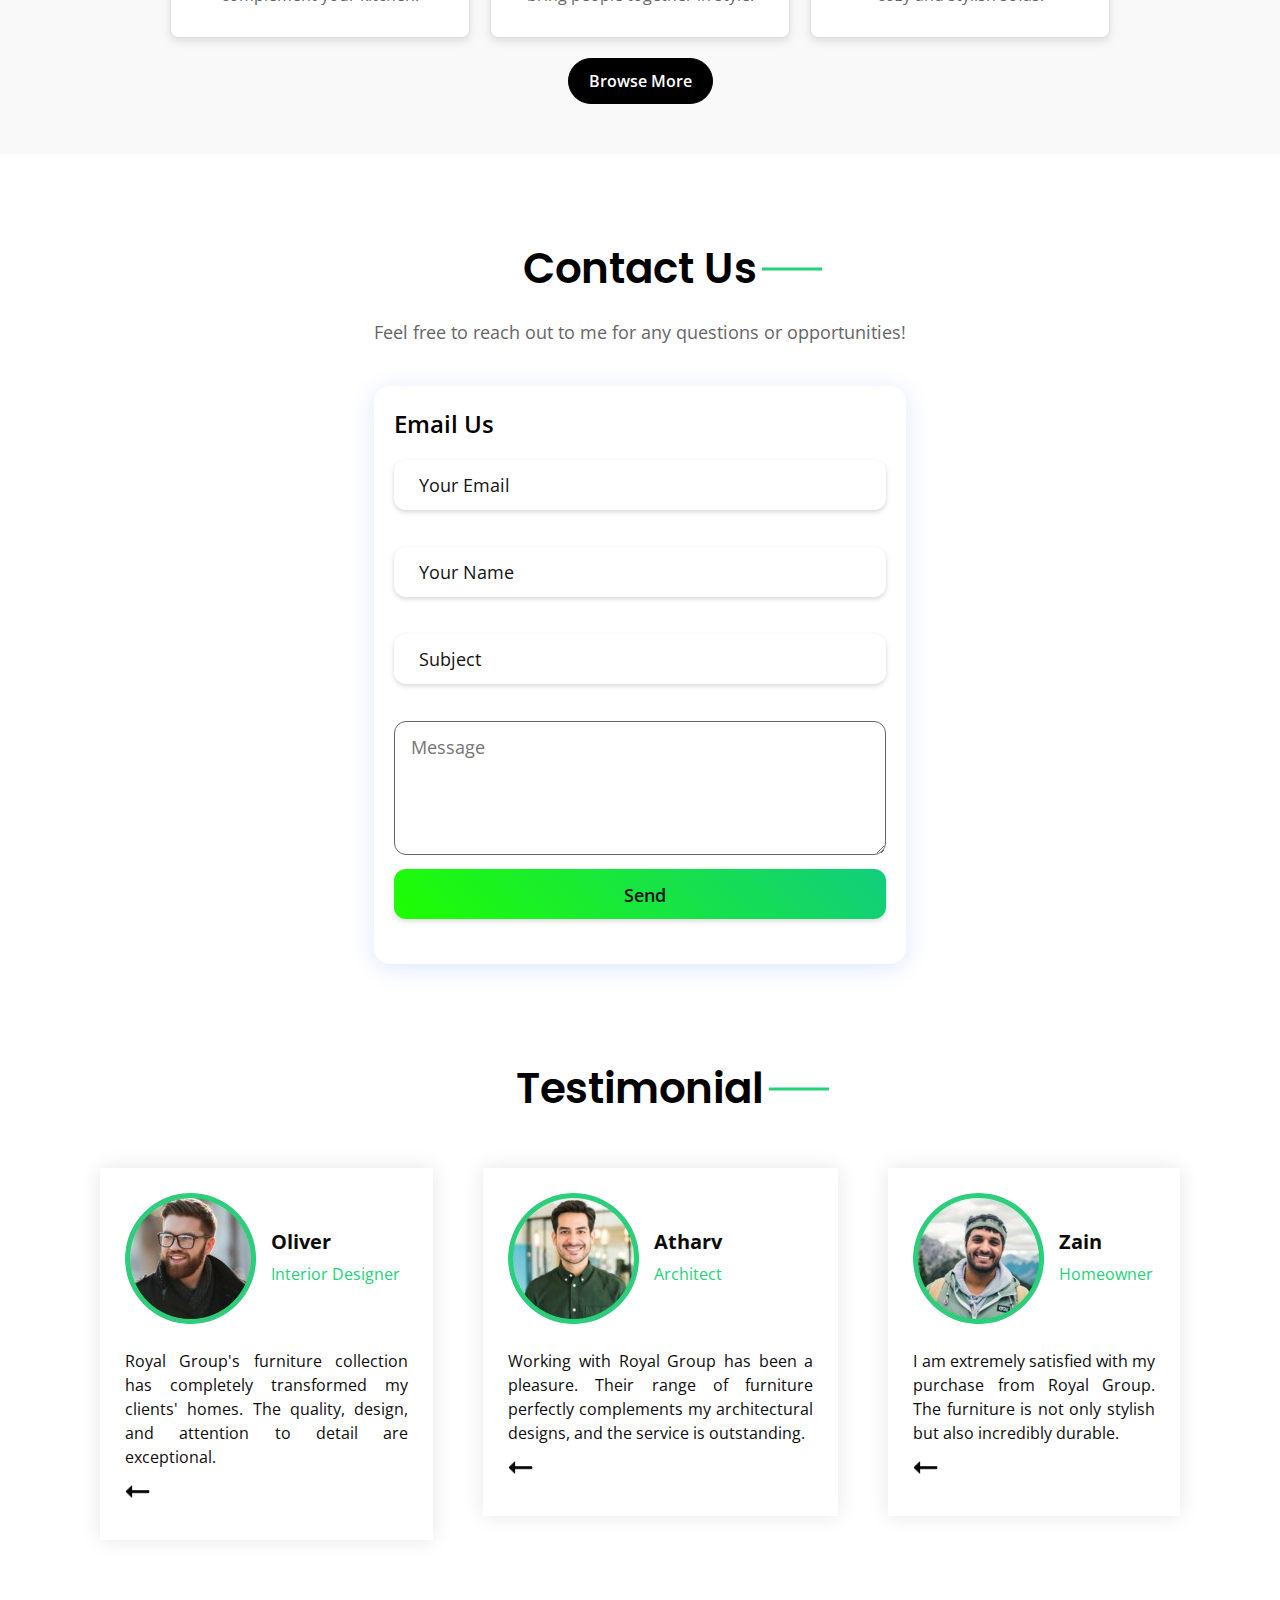
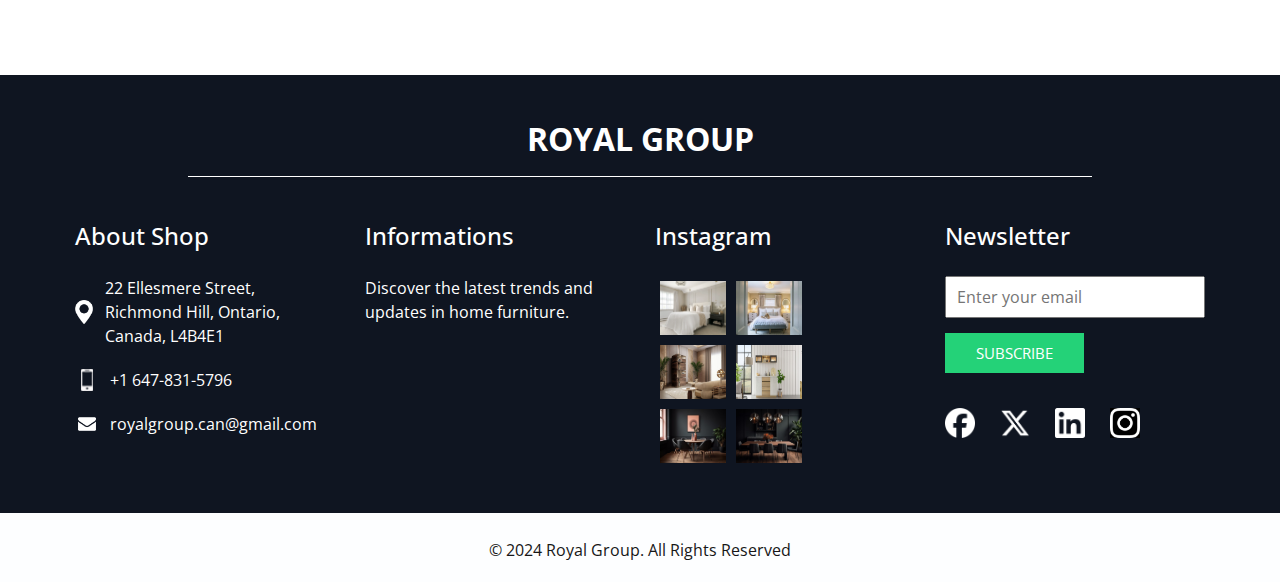
==== commit 3d67f718: "Variety section modified and Heading" ====
--- a/index.html
+++ b/index.html
@@ -139,13 +139,131 @@
   }
 }
 
+/*  */
+/*  */
+/*  */
+.custom_brand_section {
+  padding: 50px 0;
+    background-color: #f9f9f9;
+    display: flex;
+    flex-direction: column;
+    align-items: center;
+}
+
+.custom_heading_container h2 {
+    font-size: 36px;
+    font-weight: 700;
+    color: black;
+    text-align: center;
+    margin-bottom: 20px;
+}
+
+.custom_brand_container {
+    display: flex;
+    flex-wrap: wrap;
+    justify-content: center;
+    gap: 20px;
+}
+
+.custom_box {
+    position: relative;
+    text-align: center;
+    background-color: #fff;
+    border: 1px solid #ddd;
+    border-radius: 8px;
+    box-shadow: 0 4px 8px rgba(0, 0, 0, 0.1);
+    padding: 20px;
+    box-sizing: border-box;
+    transition: transform 0.3s;
+    flex: 1 1 calc(25% - 20px);
+    max-width: calc(25% - 20px);
+}
+
+.custom_box:hover {
+    transform: scale(1.05);
+}
+
+.custom_new {
+    position: absolute;
+    top: 0;
+    left: 0;
+    padding: 5px 10px;
+    background-color: #000;
+    color: #fff;
+    border-top-left-radius: 8px;
+    border-bottom-right-radius: 8px;
+}
+
+.custom_img_box img {
+    max-width: 100%;
+    height: 200px; /* Force uniform height for all images */
+    object-fit: cover; /* Ensure images maintain aspect ratio */
+    border-radius: 8px;
+    margin-bottom: 15px;
+}
+
+.custom_detail_box h6 {
+    font-size: 20px;
+    font-weight: 700;
+    margin-bottom: 10px;
+    color: #333;
+}
+
+.custom_detail_box p {
+    font-size: 16px;
+    color: #666;
+    margin-bottom: 10px;
+}
+
+.custom_brand_btn_container {
+    width: 100%;
+    display: flex;
+    justify-content: center;
+    margin-top: 20px;
+}
+
+.custom_brand_btn {
+  display: inline-block;
+    padding: 10px 20px;
+    background-color: #000; /* Black color */
+    color: #fff; /* White text */
+    text-align: center;
+    border-radius: 100px;
+    text-decoration: none;
+    font-weight: 600;
+    transition: background-color 0.3s, color 0.3s; /* Smooth transition */
+    border: #000 1px solid;
+}
+
+.custom_brand_btn:hover {
+  background-color: #fff; /* White background on hover */
+    color: #000; /* Black text on hover */
+}
+
+/* Responsive Styles */
+@media (max-width: 992px) {
+    .custom_box {
+        flex: 1 1 calc(33.333% - 20px);
+        max-width: calc(33.333% - 20px);
+    }
+}
+
+@media (max-width: 768px) {
+    .custom_box {
+        flex: 1 1 calc(50% - 20px);
+        max-width: calc(50% - 20px);
+    }
+}
+
+@media (max-width: 576px) {
+    .custom_box {
+        flex: 1 1 100%;
+        max-width: 100%;
+    }
+}
+
+
 </style>
-
-
-
-  <!--  -->
-  <!--  -->
-  <!--  -->
   
 </head>
 
@@ -594,86 +712,57 @@
   </section>
   <!-- end discount section -->
 
-  <!-- brand section -->
-  <section class="brand_section">
-    <div class="container">
-      <div class="heading_container">
-        <h2>
-          Featured Brands
-        </h2>
-      </div>
-      <div class="brand_container layout_padding2" style="padding-top: 0px;">
-        <div class="box">
-          <a href="">
-            <div class="new">
-              <h5>
-                New
-              </h5>
-            </div>
-            <div class="img-box">
-              <img style="margin-bottom: 23px;" src="images/slider-img.png" alt="">
-            </div>
-            <div class="detail-box">
-              <!-- <h6 class="price">
-                $100
-              </h6> -->
-              <h6>
-                Chair
-              </h6>
-            </div>
-          </a>
-        </div>
-        <div class="box">
-          <a href="">
-            <div class="img-box">
-              <img src="images/product1.png" alt="">
-            </div>
-            <div class="detail-box">
-              <!-- <h6 class="price">
-                $100
-              </h6> -->
-              <h6>
-                Chair
-              </h6>
-            </div>
-          </a>
-        </div>
-        <div class="box">
-          <a href="">
-            <div class="img-box">
-              <img src="images/chair1.png" alt="">
-            </div>
-            <div class="detail-box">
-              <!-- <h6 class="price">
-                $100
-              </h6> -->
-              <h6>
-                Chair
-              </h6>
-            </div>
-          </a>
-        </div>
-        <div class="box">
-          <a href="">
-            <div class="img-box">
-              <img style="height: 15rem;" src="images/product5.png" alt="">
-            </div>
-            <div class="detail-box">
-              <!-- <h6 class="price">
-                $100
-              </h6> -->
-              <h6>
-                Chair
-              </h6>
-            </div>
-          </a>
-        </div>
-      </div>
-      <a href="viewMore.html" class="brand-btn">
-        See More
-      </a>
+  <!-- variety section -->
+  <section class="custom_brand_section">
+    <div class="custom_container">
+        <div class="custom_heading_container heading_container" style=" display: flex; align-items: center; justify-content: center;">
+            <h2>Varieties Available</h2>
+        </div>
+        <div class="custom_brand_container">
+            <div class="custom_box">
+                <a href="">
+                    <div class="custom_new">
+                        <h5>New</h5>
+                    </div>
+                    <div class="custom_img_box">
+                        <img src="images/browseItems/eligentcrockery.jpg" alt="Eligent Crockery">
+                    </div>
+                    <div class="custom_detail_box">
+                        <h6>Eligent Crockery</h6>
+                        <p>Beautiful and durable crockery to complement your kitchen.</p>
+                    </div>
+                </a>
+            </div>
+            <div class="custom_box">
+                <a href="">
+                    <div class="custom_img_box">
+                        <img src="images/browseItems/dinnerTable.jpg" alt="Dining Table">
+                    </div>
+                    <div class="custom_detail_box">
+                        <h6>Dining Table</h6>
+                        <p>Our dining tables are designed to bring people together in style.</p>
+                    </div>
+                </a>
+            </div>
+            <div class="custom_box">
+                <a href="">
+                    <div class="custom_img_box">
+                        <img src="images/browseItems/cozySofa.jpg" alt="Cozy Sofa">
+                    </div>
+                    <div class="custom_detail_box">
+                        <h6>Cozy Sofa</h6>
+                        <p>Relax in style with our range of cozy and stylish sofas.</p>
+                    </div>
+                </a>
+            </div>
+        </div>
+        <div class="custom_brand_btn_container">
+            <a href="viewMore.html" class="custom_brand_btn">Browse More</a>
+        </div>
     </div>
-  </section>
+</section>
+
+
   <!-- end brand section -->
   
   <!-- contact section -->
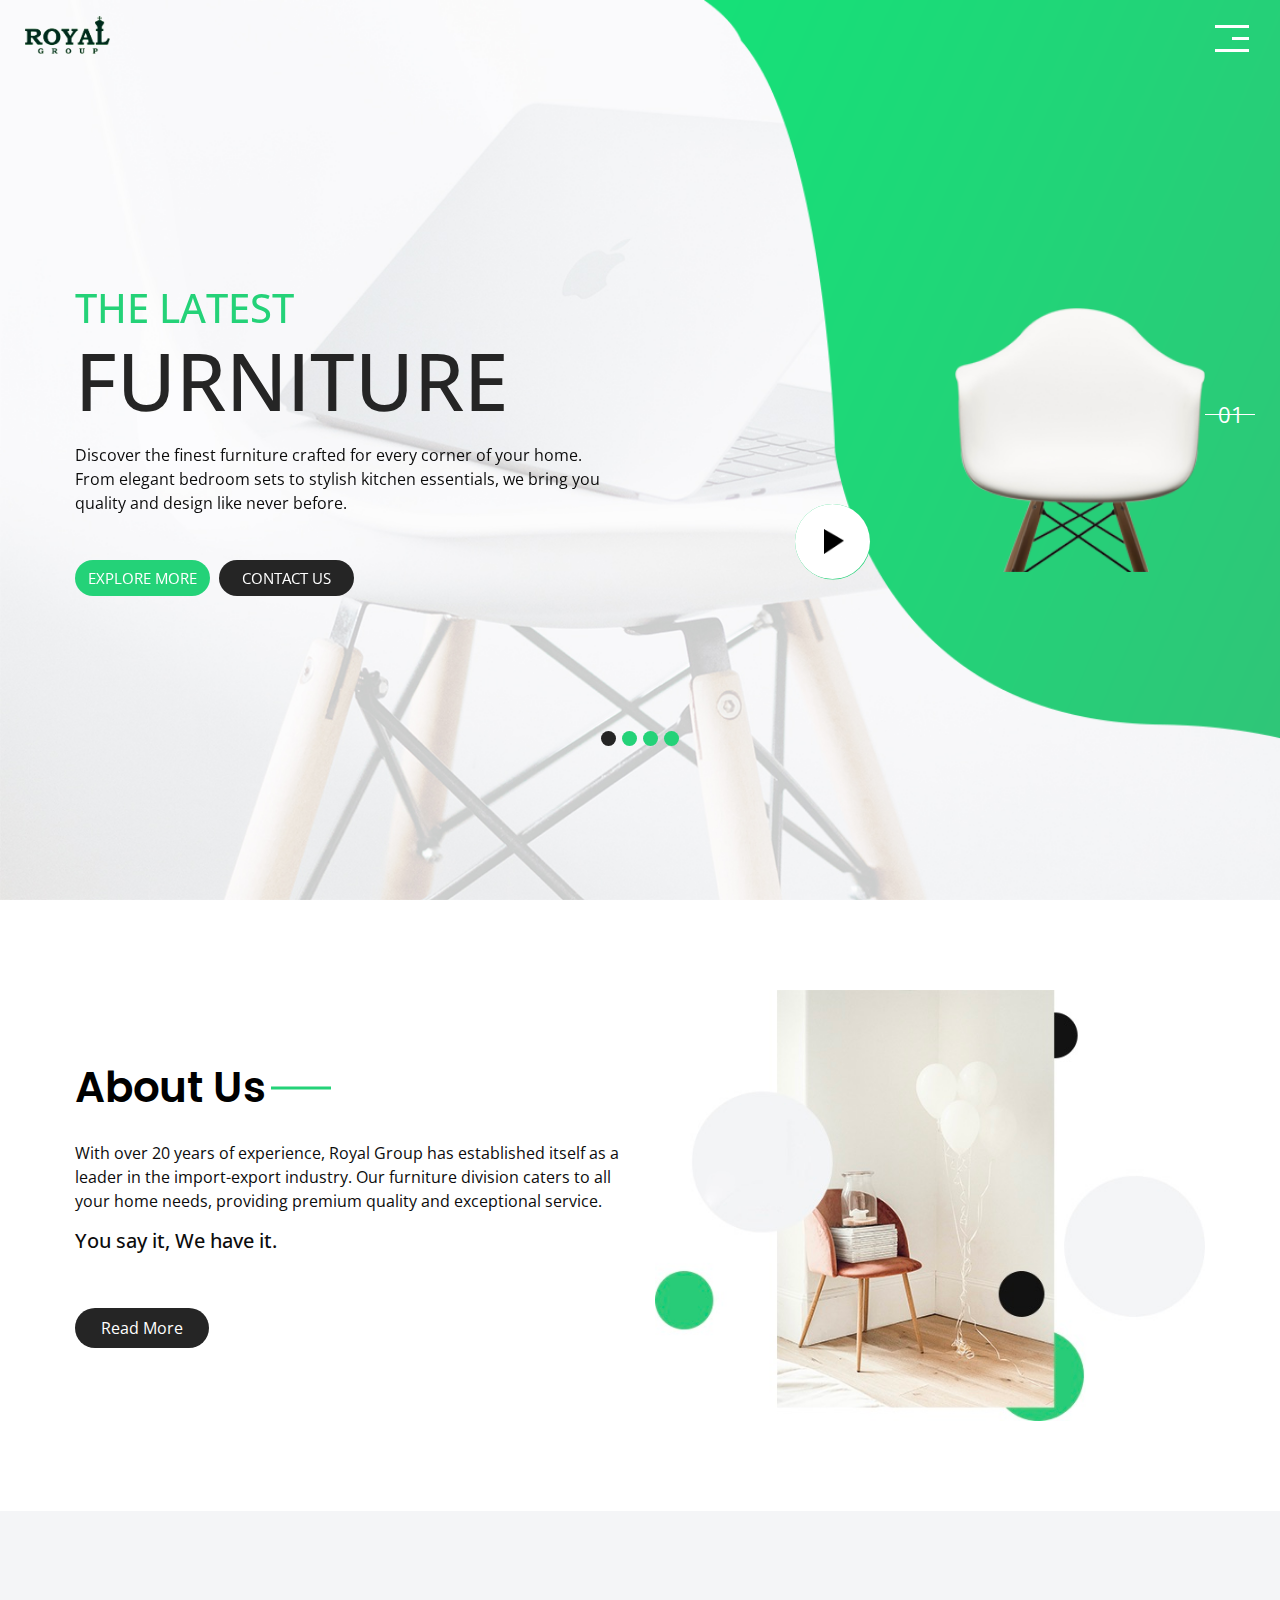
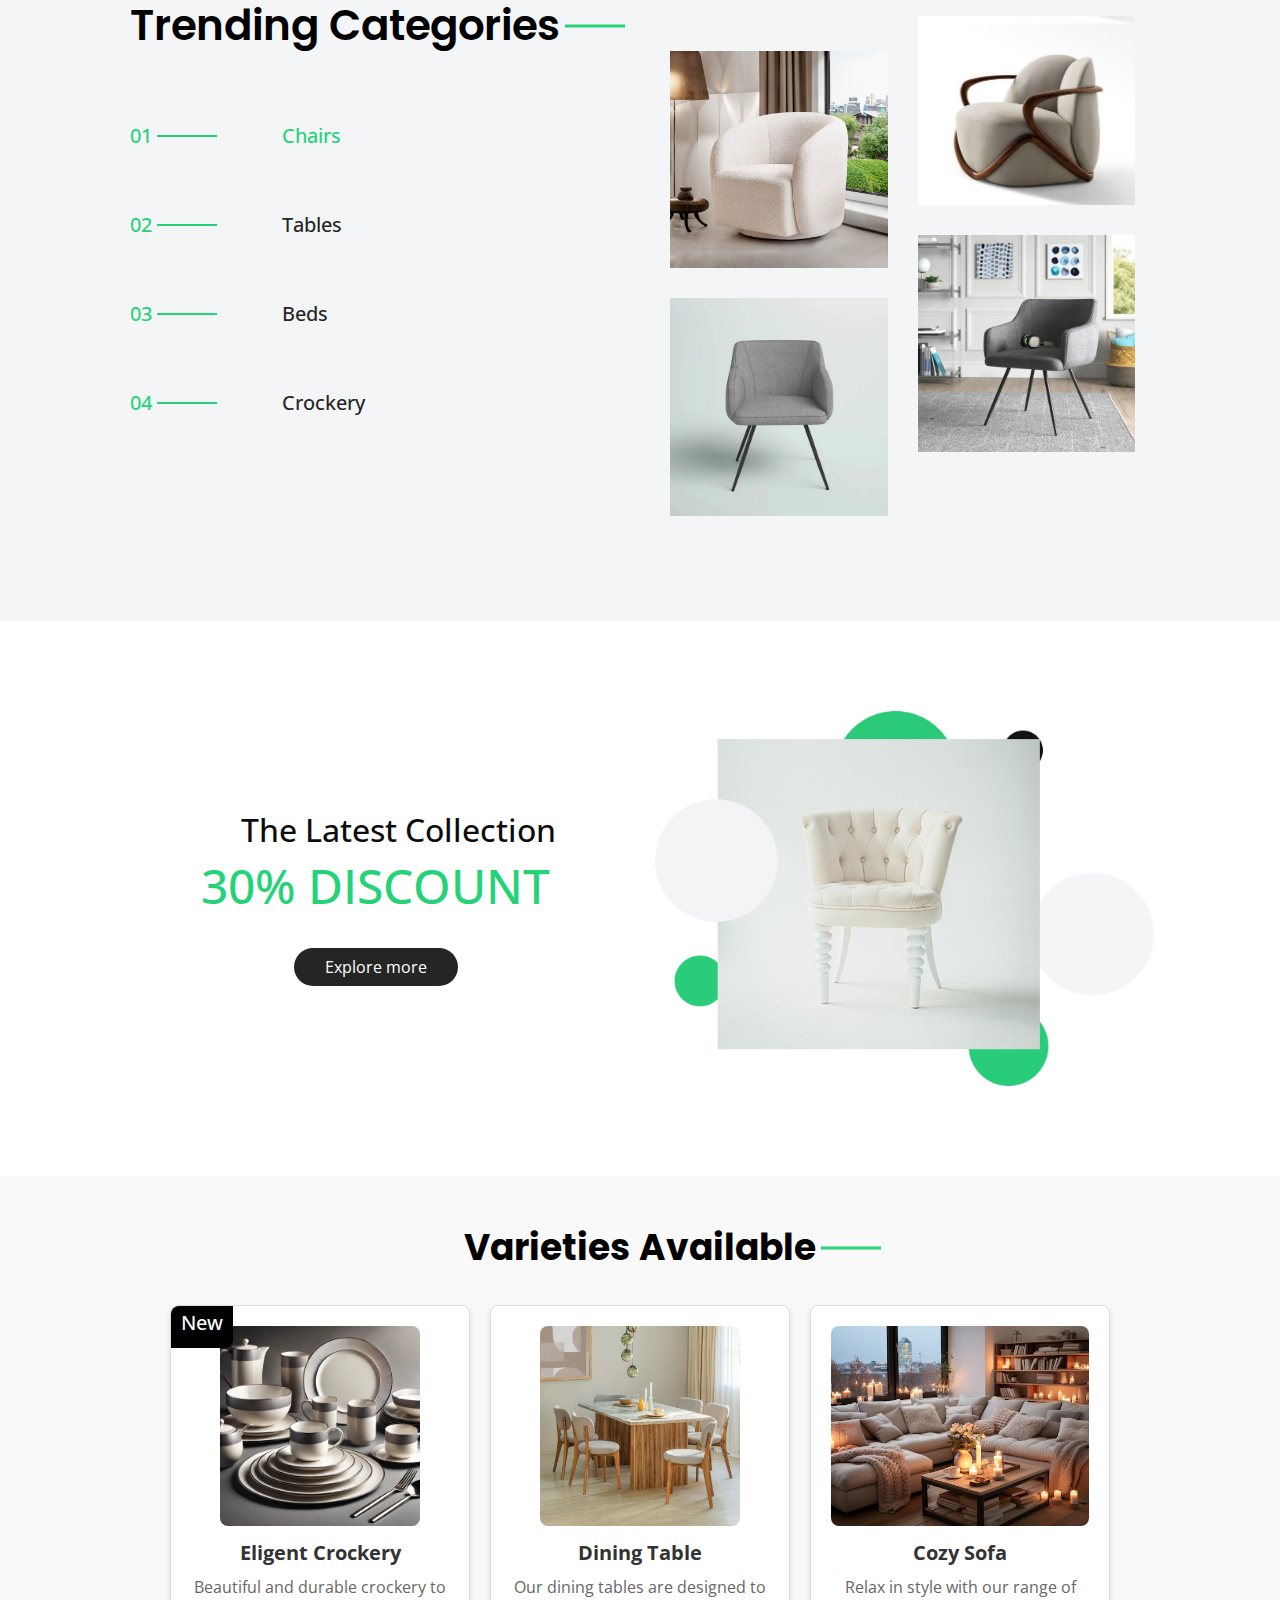
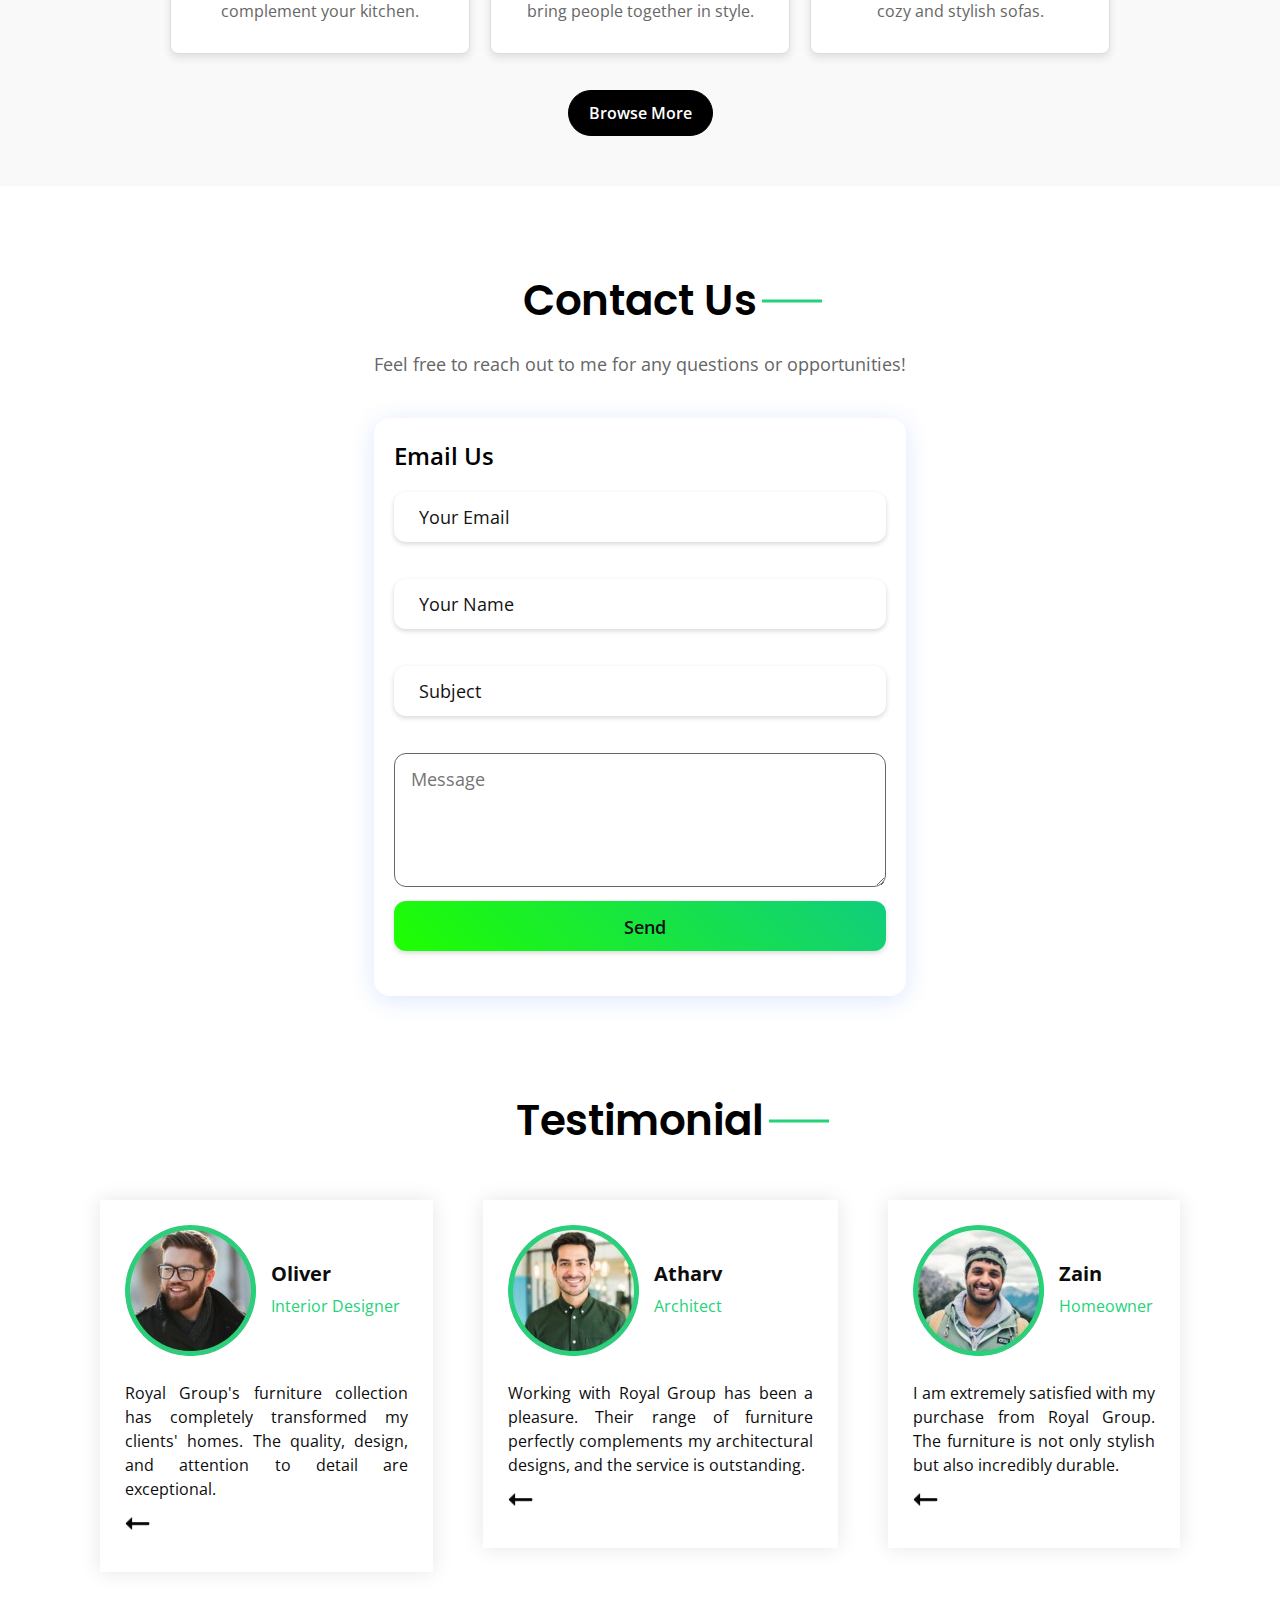
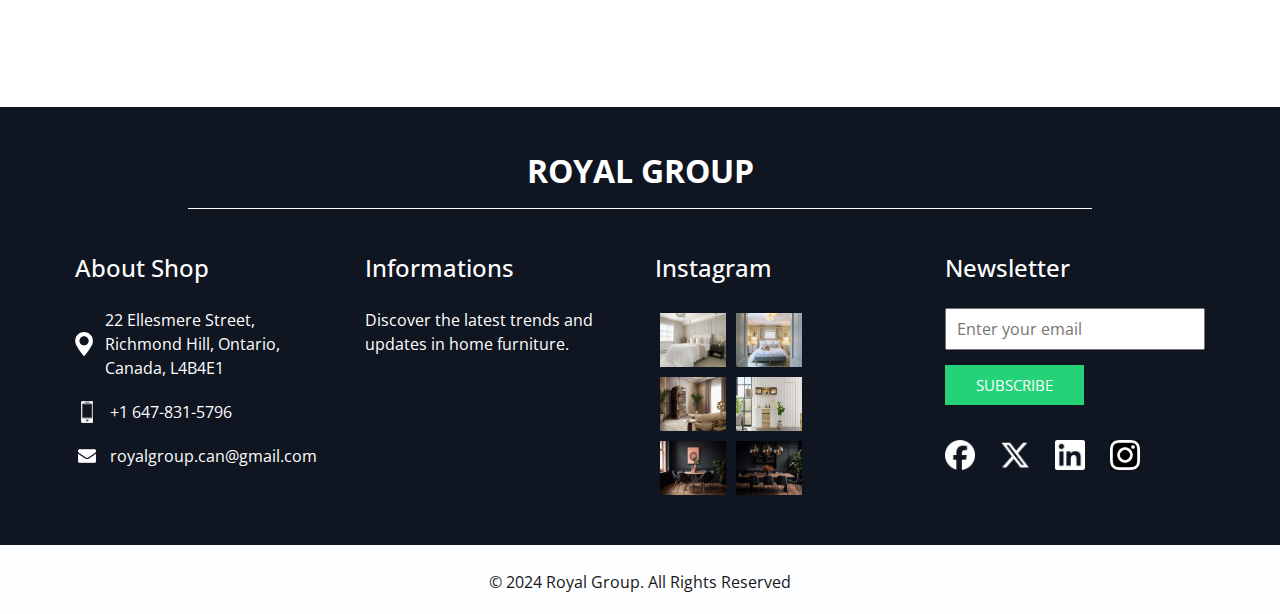
==== commit 3b854073: "more style adjustments" ====
--- a/index.html
+++ b/index.html
@@ -718,7 +718,7 @@
         <div class="custom_heading_container heading_container" style=" display: flex; align-items: center; justify-content: center;">
             <h2>Varieties Available</h2>
         </div>
-        <div class="custom_brand_container">
+        <div class="custom_brand_container" style="margin-top: 1rem;">
             <div class="custom_box">
                 <a href="">
                     <div class="custom_new">
@@ -757,7 +757,7 @@
             </div>
         </div>
         <div class="custom_brand_btn_container">
-            <a href="viewMore.html" class="custom_brand_btn">Browse More</a>
+            <a href="viewMore.html" class="custom_brand_btn" style="margin-top: 1rem;">Browse More</a>
         </div>
     </div>
 </section>
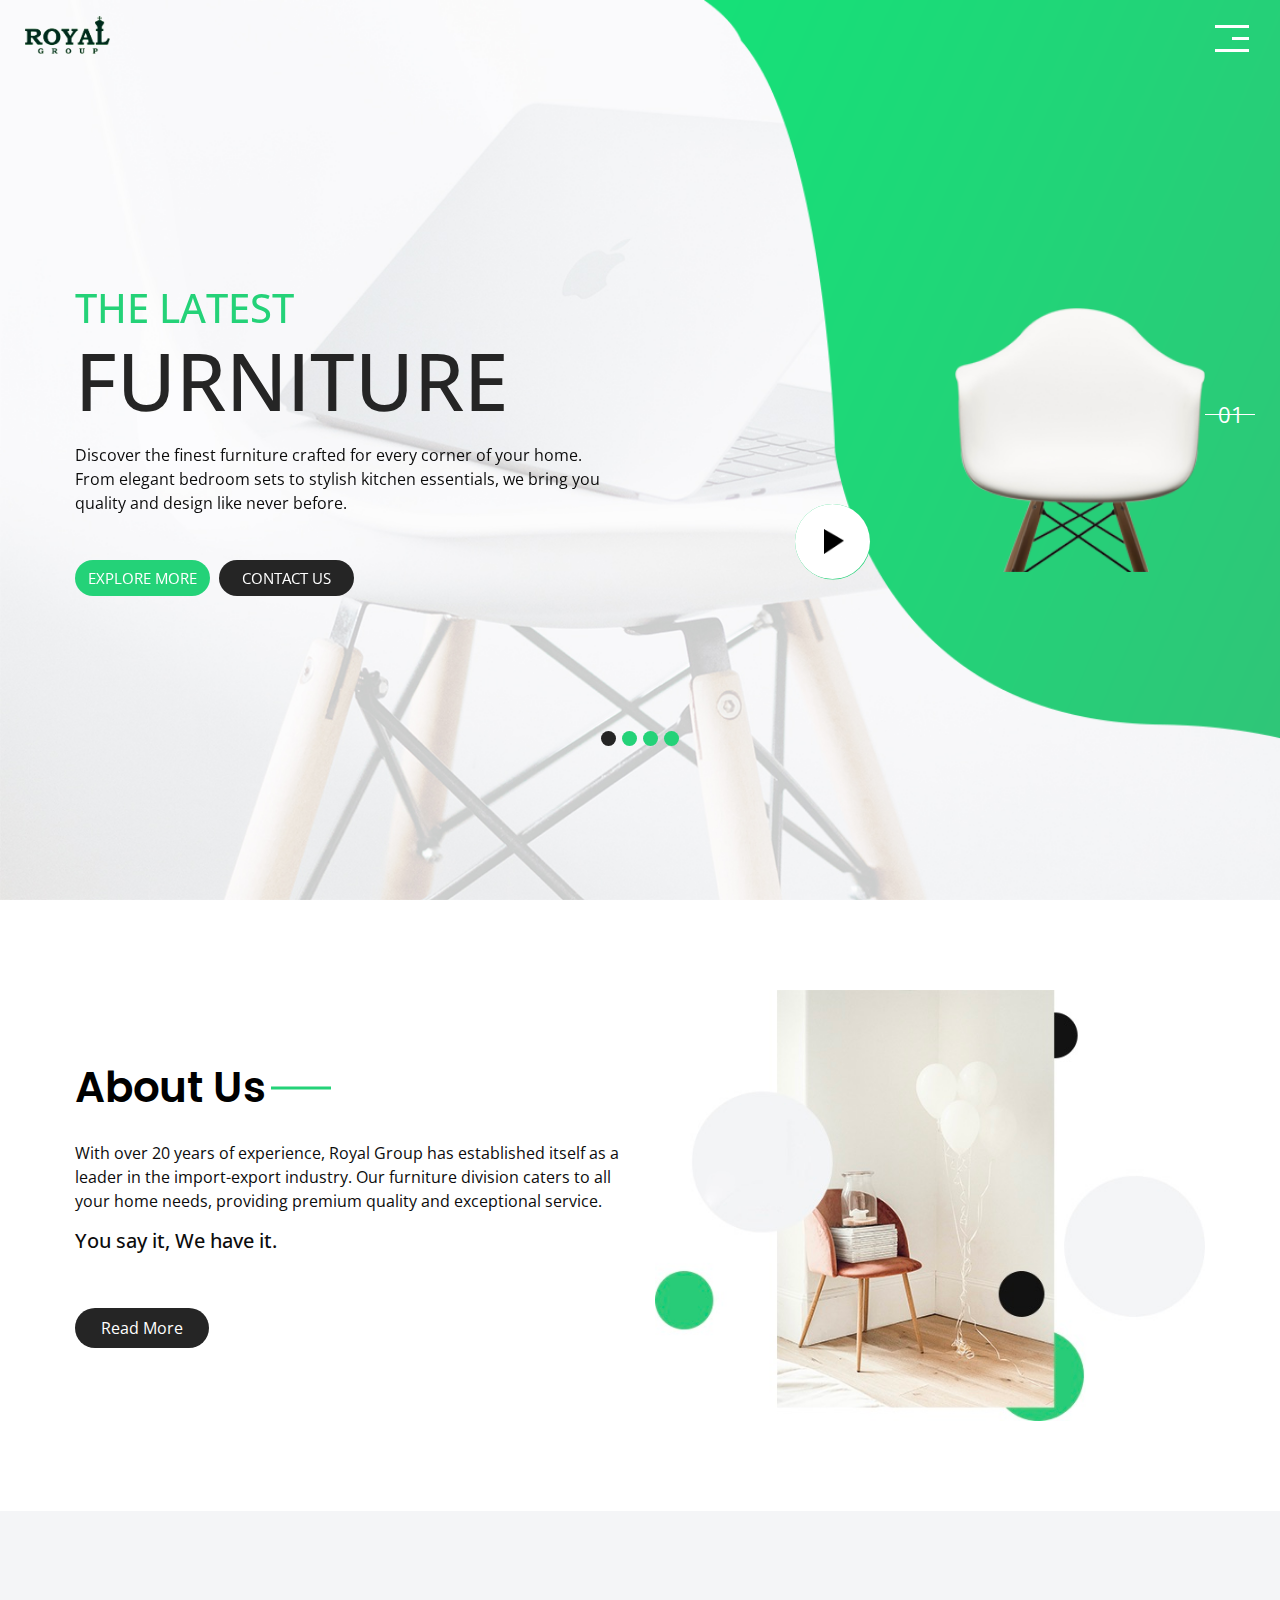
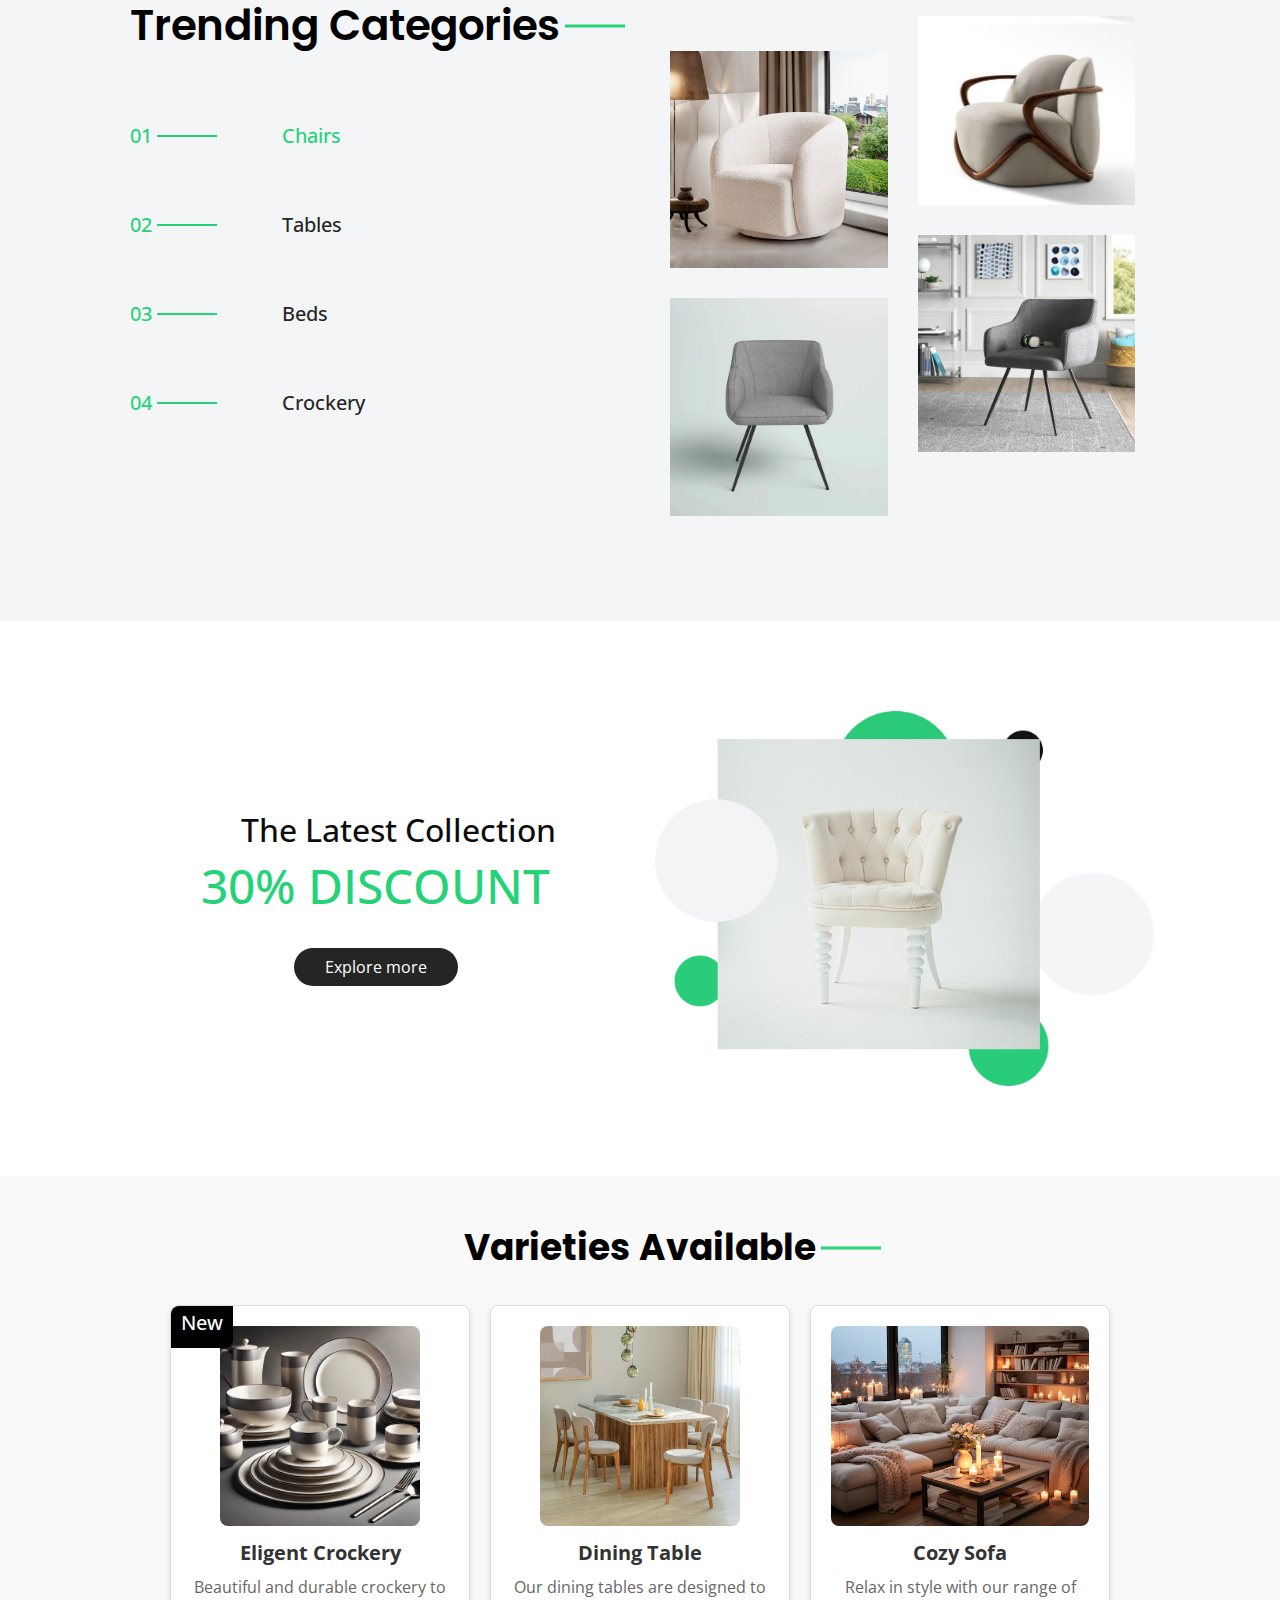
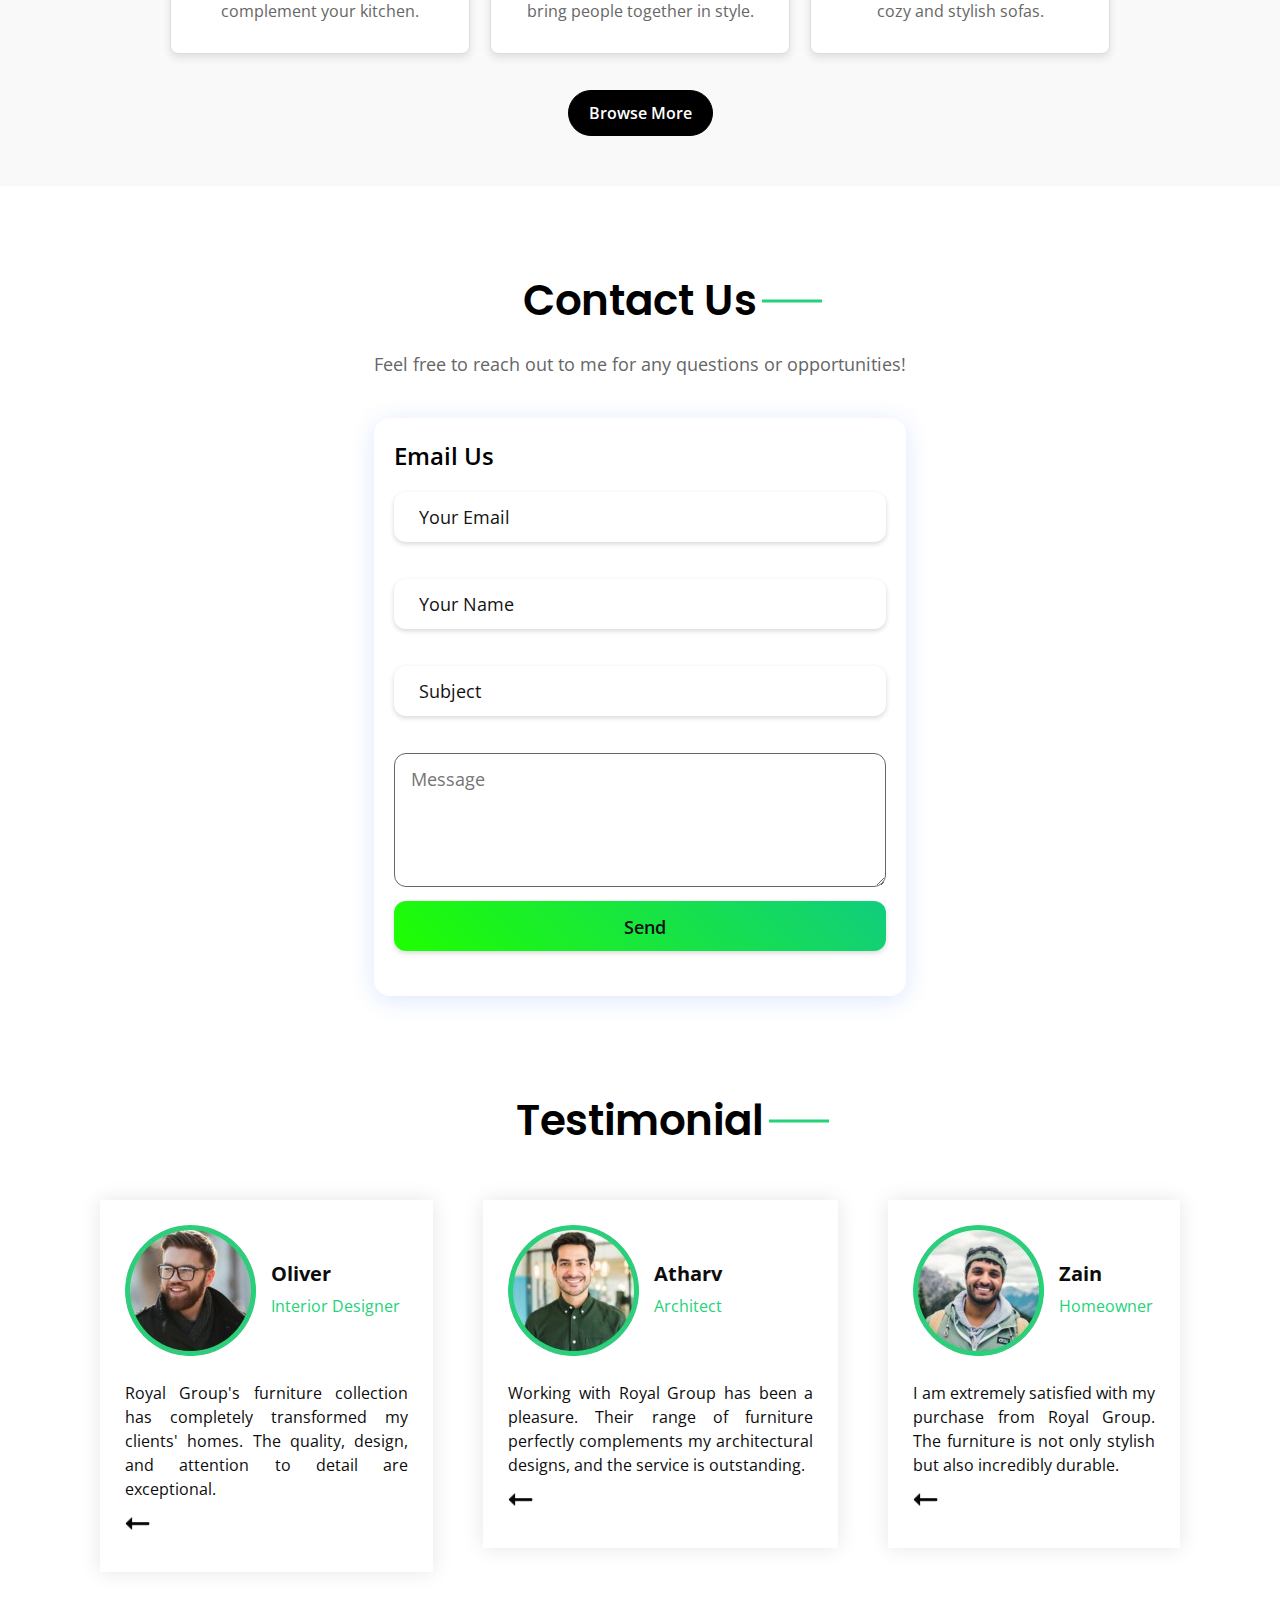
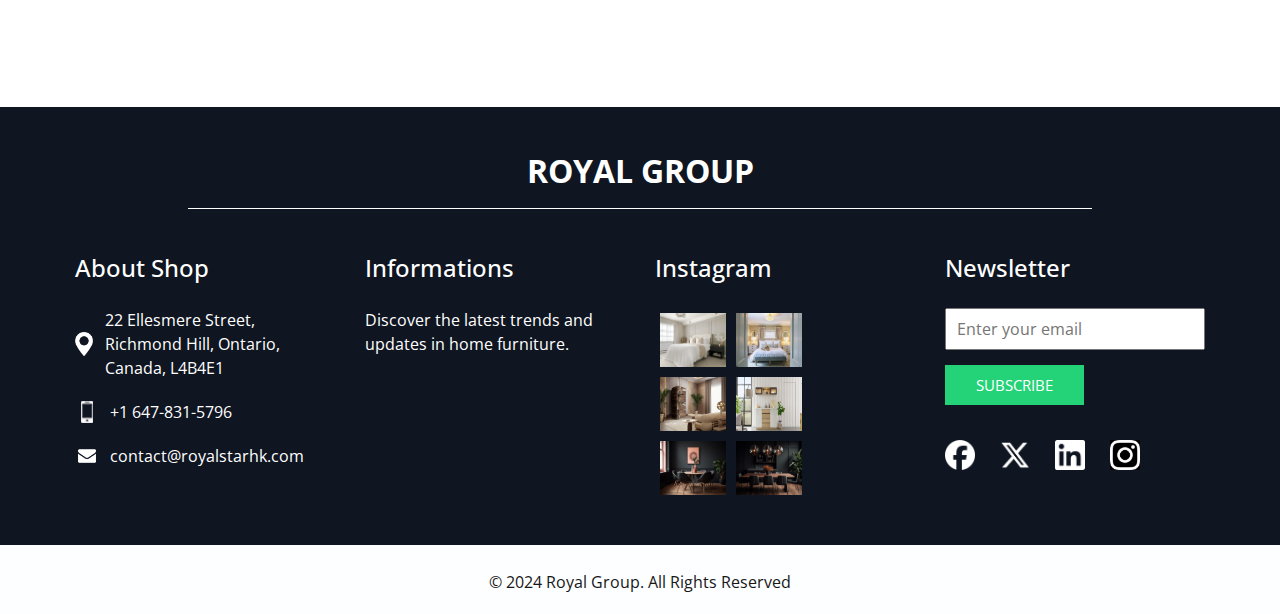
==== commit cd5a320c: "Email id changed" ====
--- a/index.html
+++ b/index.html
@@ -761,9 +761,7 @@
         </div>
     </div>
 </section>
-
-
-  <!-- end brand section -->
+  <!-- end variety section -->
   
   <!-- contact section -->
   <section class="contact_section layout_padding" style="margin-top: 110px;">
@@ -924,7 +922,8 @@
                 <img src="images/envelope-white.png" width="18px" alt="">
               </div>
               <p>
-                royalgroup.can@gmail.com
+                contact@royalstarhk.com
+
               </p>
             </div>
           </div>
